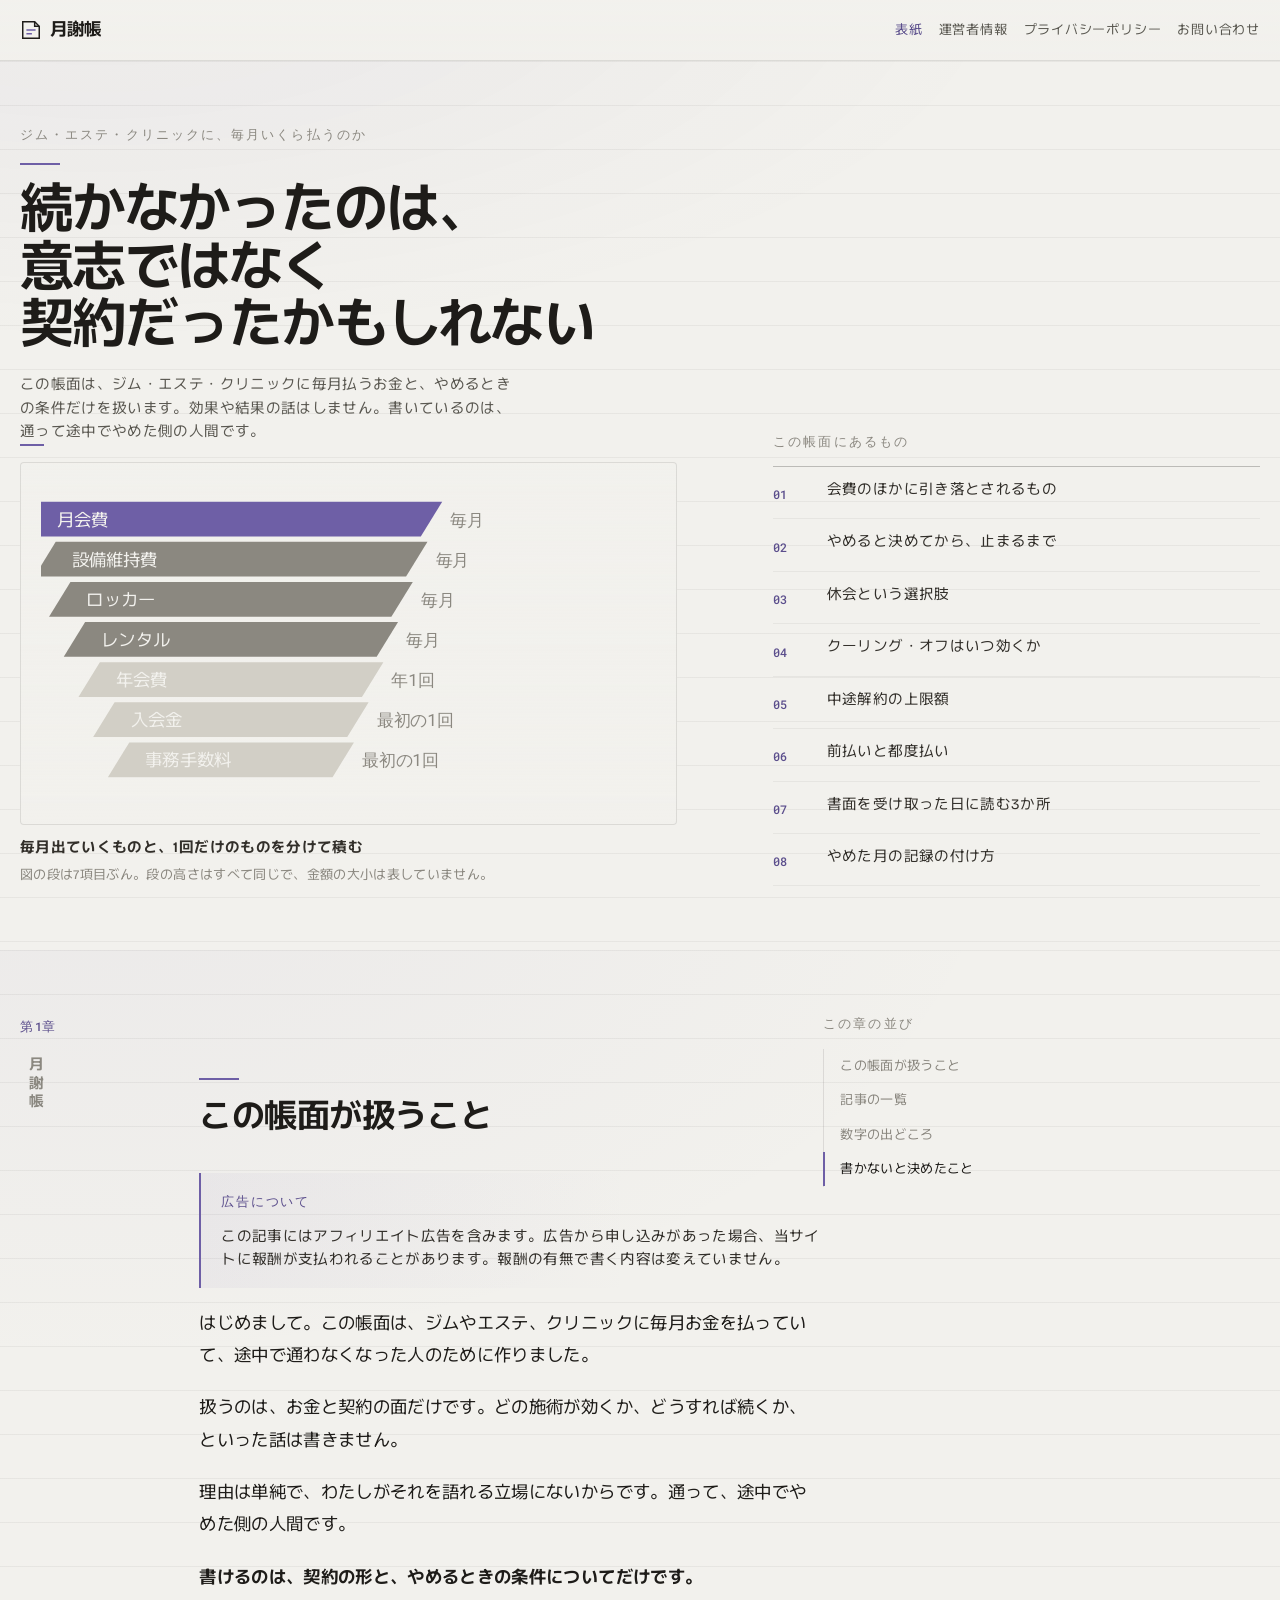
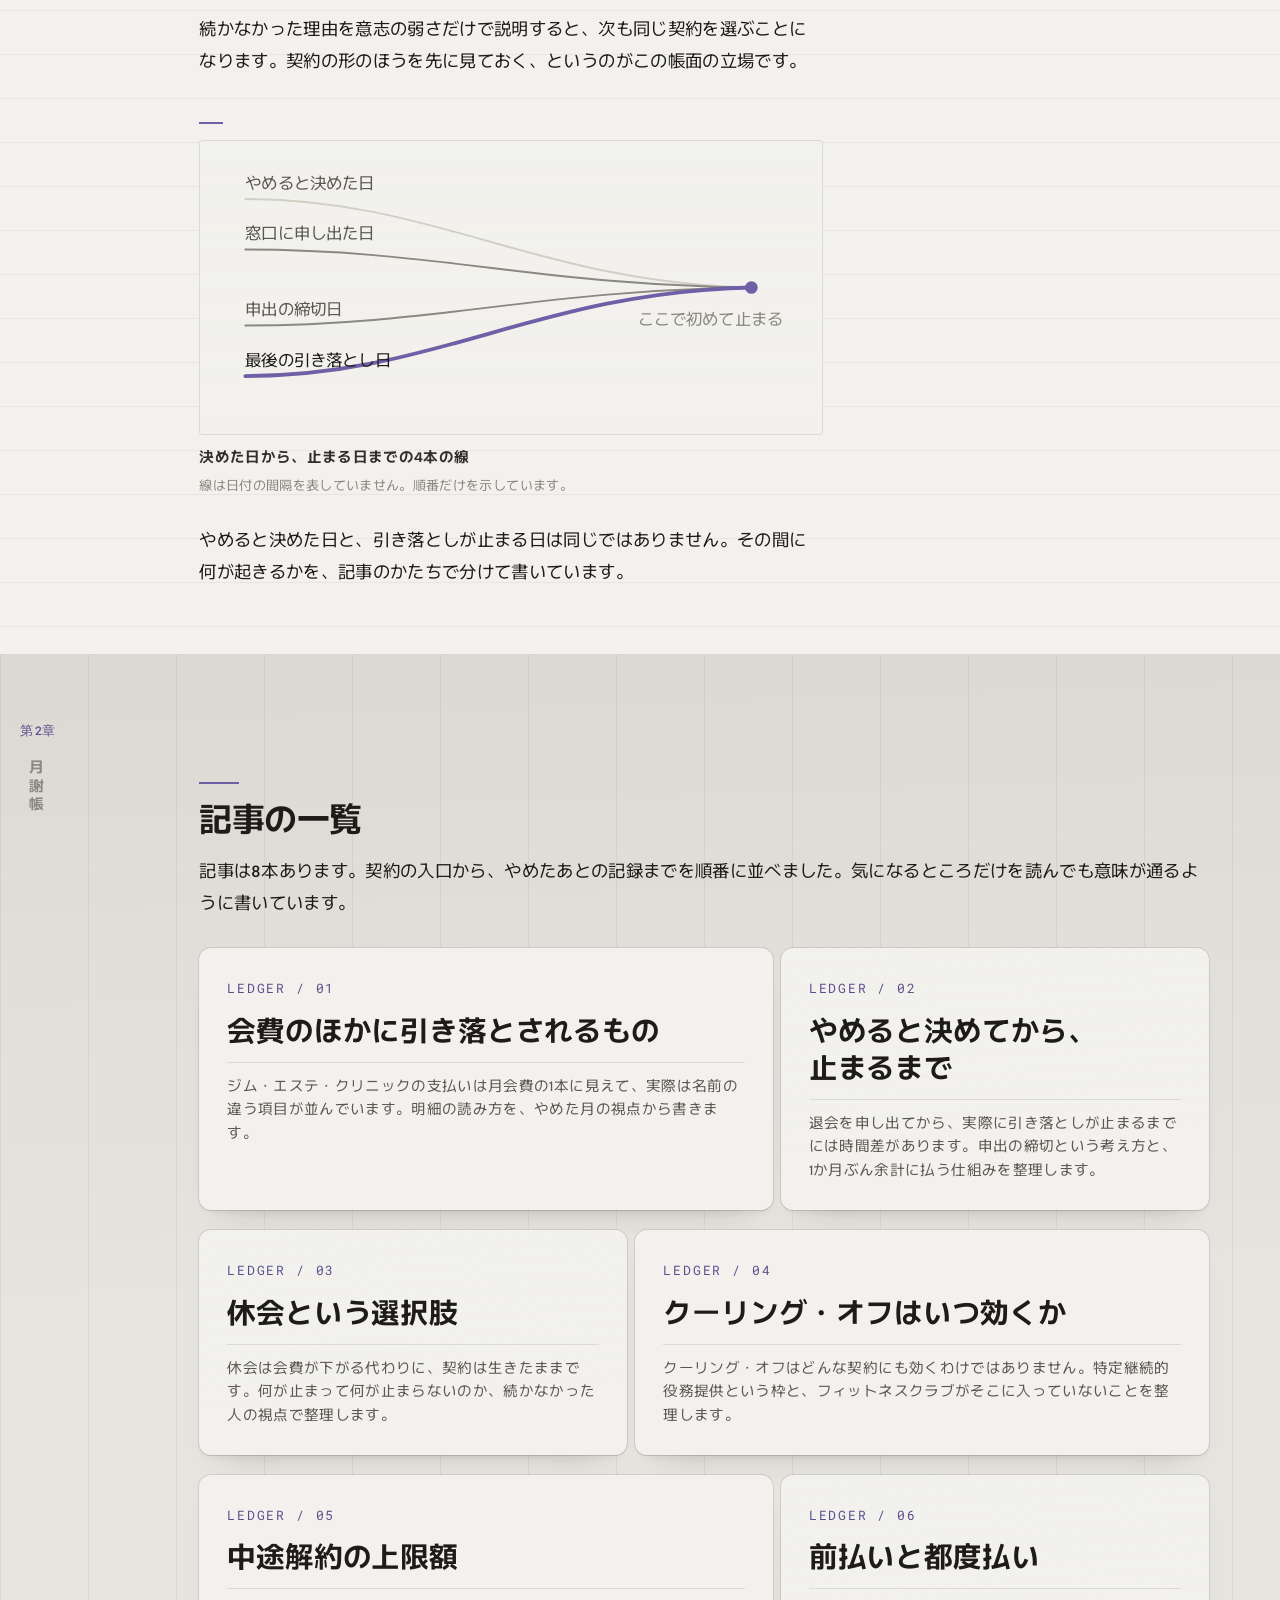
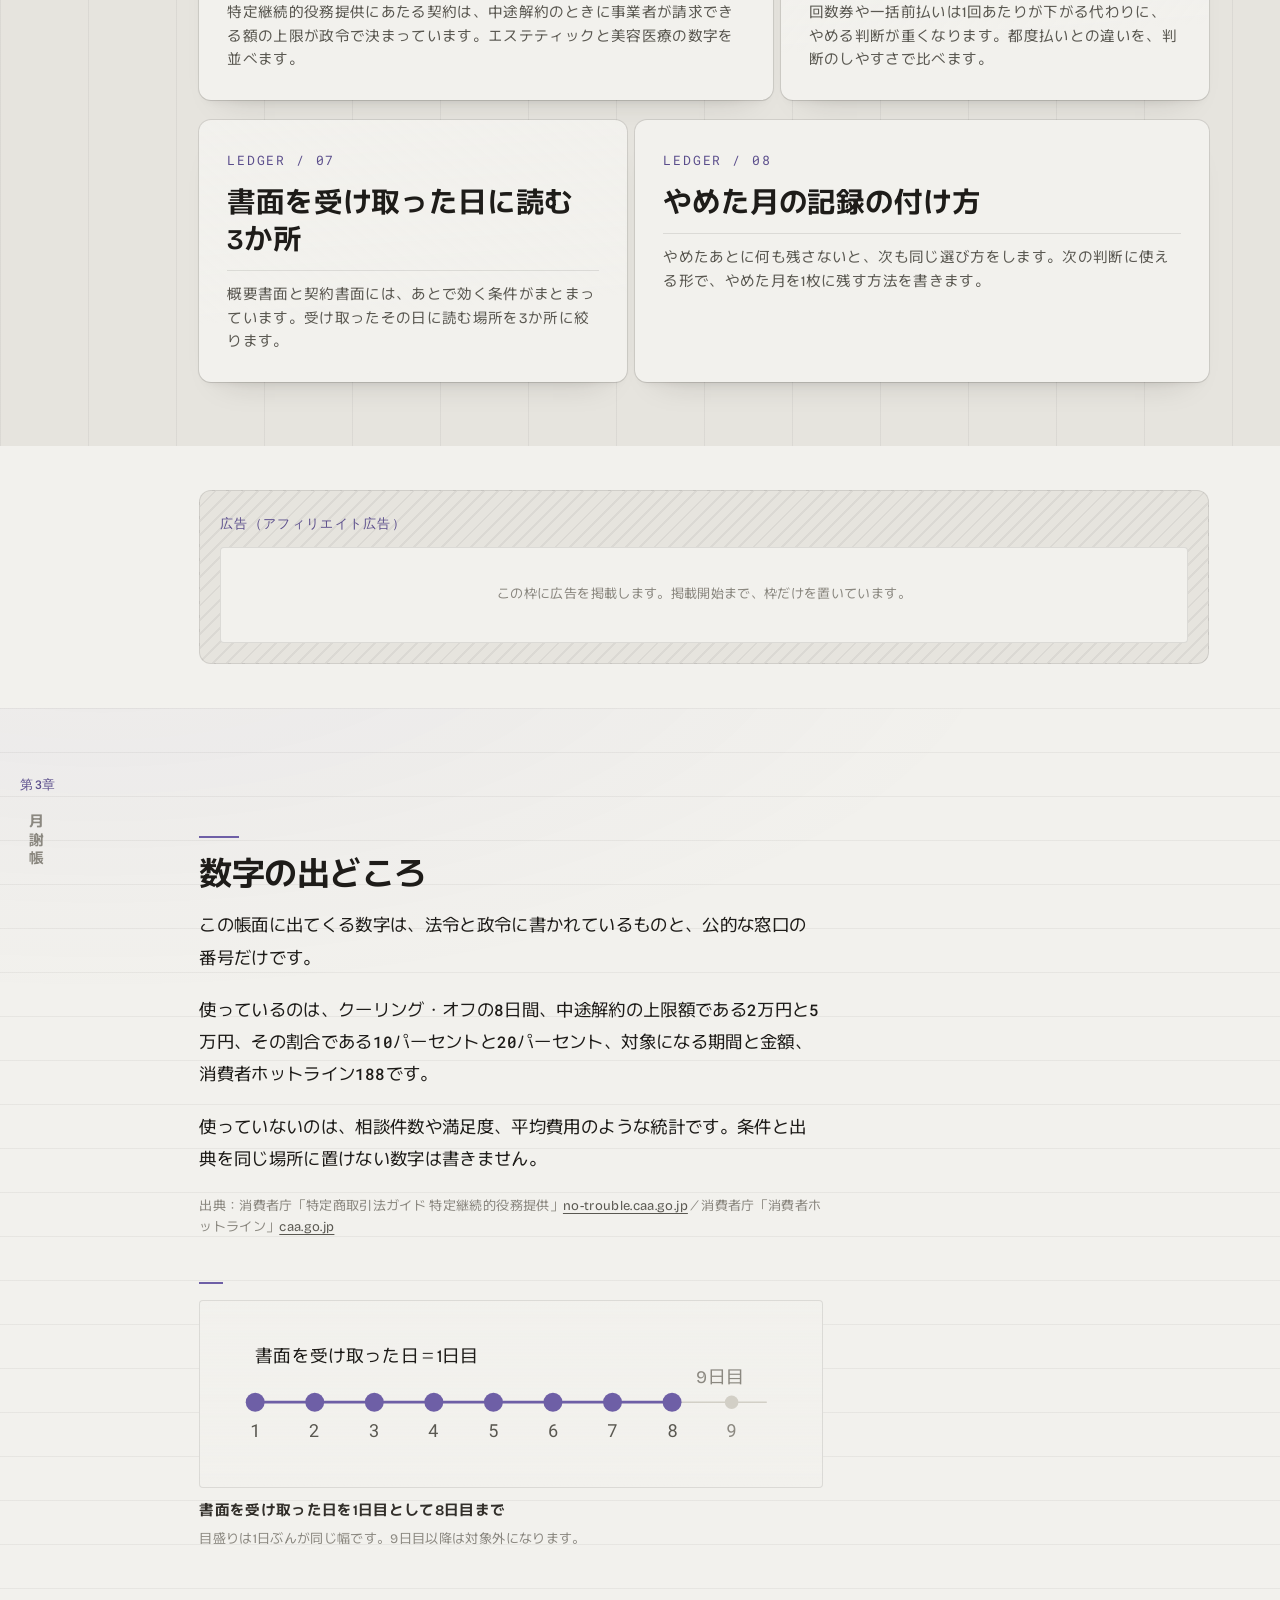
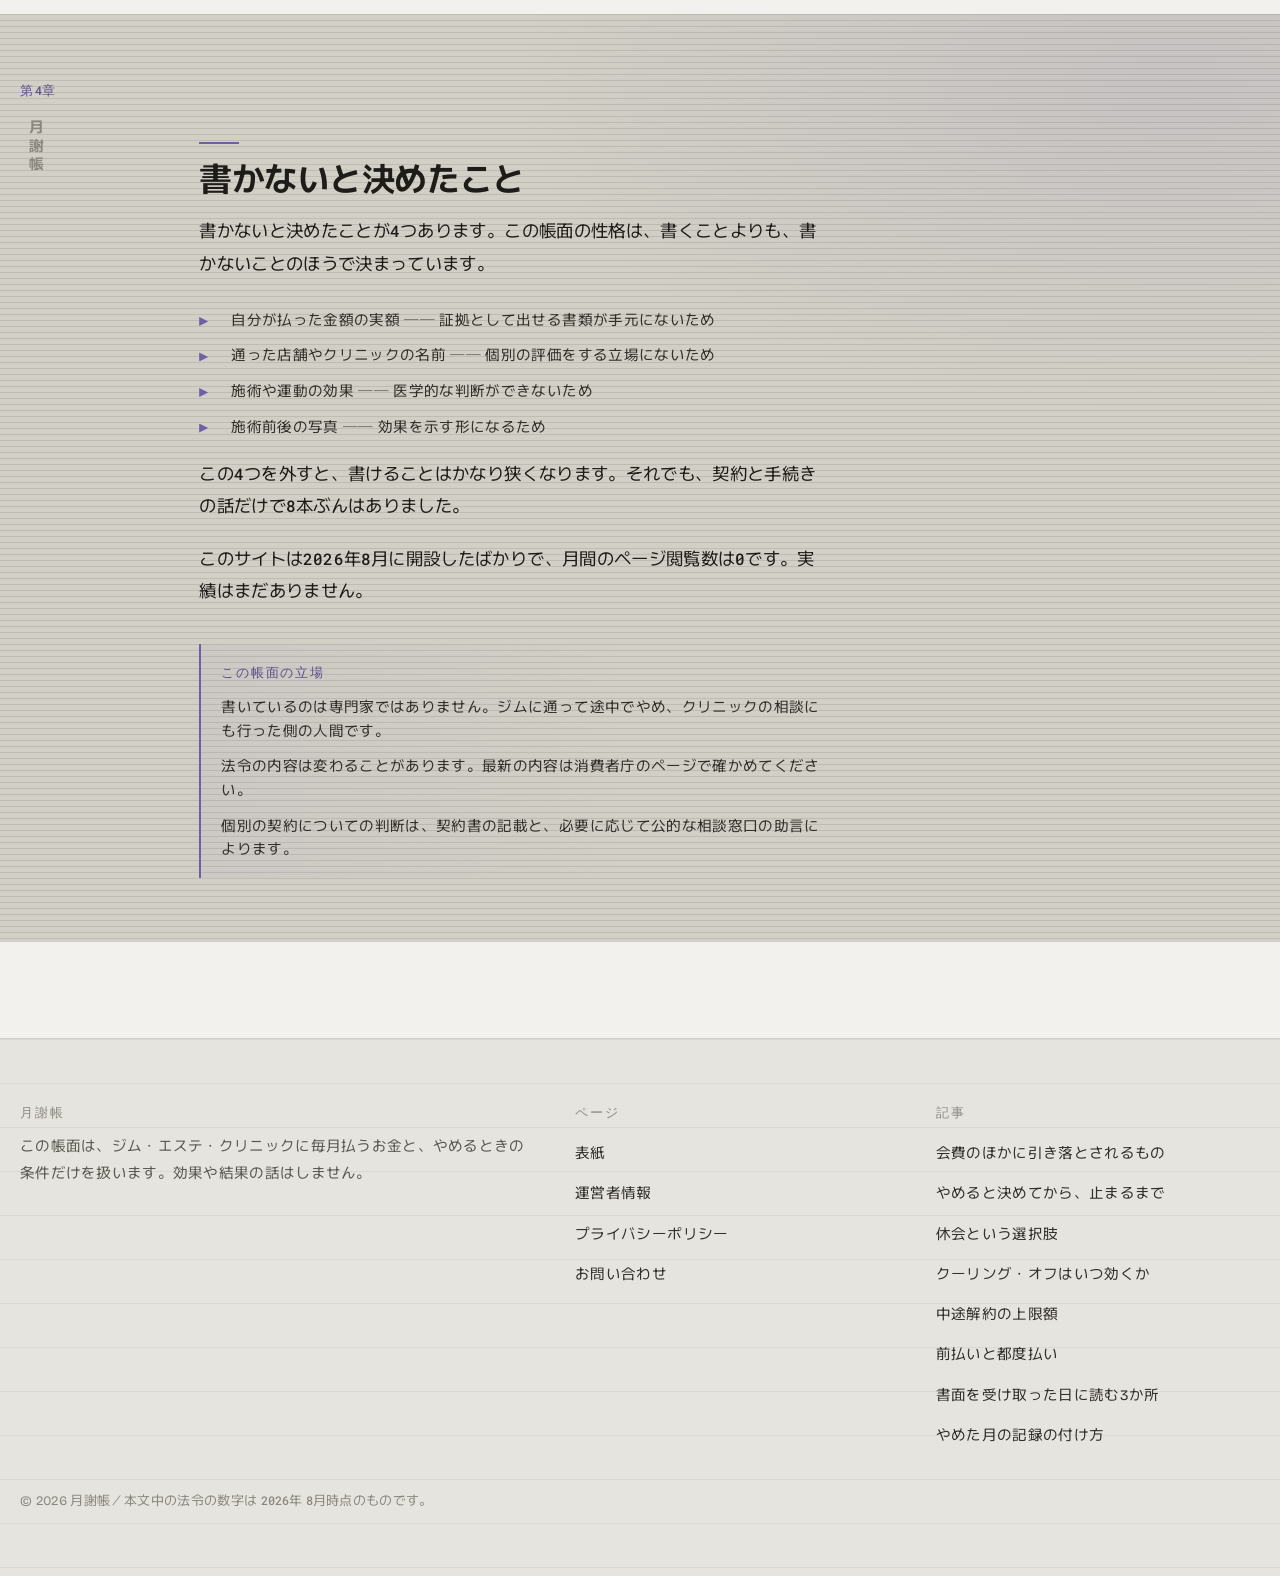
==== index.html @ de185315 "からだ月謝帳 初回公開" ====
<!doctype html>
<html lang="ja">
<head>
<meta charset="utf-8">
<meta name="viewport" content="width=device-width,initial-scale=1">
<title>月謝帳｜ジム・エステ・クリニックに、毎月いくら払うのか</title>
<meta name="description" content="ジム・エステ・クリニックに毎月払うお金と、やめるときの条件だけを扱う帳面です。通って途中でやめた側の立場で、契約の形と手続きを書いています。">
<link rel="icon" href="assets/favicon.svg" type="image/svg+xml">
<meta name="theme-color" content="#F2F1ED" media="(prefers-color-scheme:light)">
<meta name="theme-color" content="#1A1917" media="(prefers-color-scheme:dark)">
<meta property="og:type" content="website">
<meta property="og:locale" content="ja_JP">
<meta property="og:title" content="月謝帳｜ジム・エステ・クリニックに、毎月いくら払うのか">
<meta property="og:description" content="ジム・エステ・クリニックに毎月払うお金と、やめるときの条件だけを扱う帳面です。通って途中でやめた側の立場で、契約の形と手続きを書いています。">
<link rel="preconnect" href="https://fonts.googleapis.com"><link rel="preconnect" href="https://fonts.gstatic.com" crossorigin><link rel="stylesheet" href="https://fonts.googleapis.com/css2?family=Bricolage+Grotesque:opsz,wdth,wght@12..96,75..100,400..700&family=Murecho:wght@300..700&family=Roboto+Mono:wght@400;500&display=swap">
<link rel="stylesheet" href="assets/style.css">
<script>document.documentElement.classList.add("js")</script>
<script src="assets/app.js" defer></script>
</head>
<body>
<a class="skip" href="#main">本文へ移動</a>
<header class="head"><div class="shell head__in"><a class="brand" href="index.html"><svg class="brand__mark" viewBox="0 0 24 24" aria-hidden="true"><path d="M3 3h13l5 5v13H3z" fill="none" stroke="currentColor" stroke-width="1.6"/><path d="M16 3v5h5" fill="none" stroke="currentColor" stroke-width="1.6"/><path d="M7 12h10M7 16h6" stroke="var(--acc)" stroke-width="1.6"/></svg><span>月謝帳</span></a><nav class="nav" aria-label="このサイトの主な行き先"><a href="index.html" aria-current="page">表紙</a><a href="about.html">運営者情報</a><a href="privacy.html">プライバシーポリシー</a><a href="contact.html">お問い合わせ</a></nav></div></header>
<main id="main"><section class="band band--face1 fv"><div class="shell"><div class="fv__wrap"><div><p class="label">ジム・エステ・クリニックに、毎月いくら払うのか</p><h1 class="t-display rv" style="margin-top:20px"><span class="ph">続かなかったのは、</span><span class="ph">意志では</span><span class="ph">なく</span><span class="ph">契約だったかも</span><span class="ph">しれない</span></h1><p class="fv__sub">この帳面は、ジム・エステ・クリニックに毎月払うお金と、やめるときの条件だけを扱います。効果や結果の話はしません。書いているのは、通って途中でやめた側の人間です。</p><figure class="fig fv__figure rv"><div class="fig__box"><svg viewBox="0 0 460 240" role="img" aria-label="毎月と1回だけの支払いが7段に積み重なっている図"><g transform="translate(0,14)"><path d="M0 0 h300 l-16 26 h-300 z" fill="var(--acc)" opacity="1"/><text class="s-t-jp" x="12" y="18" fill="var(--face-1)">月会費</text><text class="s-t" x="306" y="18" fill="var(--n-40)">毎月</text></g><g transform="translate(11,44)"><path d="M0 0 h278 l-16 26 h-278 z" fill="var(--n-40)" opacity="1"/><text class="s-t-jp" x="12" y="18" fill="var(--face-1)">設備維持費</text><text class="s-t" x="284" y="18" fill="var(--n-40)">毎月</text></g><g transform="translate(22,74)"><path d="M0 0 h256 l-16 26 h-256 z" fill="var(--n-40)" opacity="1"/><text class="s-t-jp" x="12" y="18" fill="var(--face-1)">ロッカー</text><text class="s-t" x="262" y="18" fill="var(--n-40)">毎月</text></g><g transform="translate(33,104)"><path d="M0 0 h234 l-16 26 h-234 z" fill="var(--n-40)" opacity="1"/><text class="s-t-jp" x="12" y="18" fill="var(--face-1)">レンタル</text><text class="s-t" x="240" y="18" fill="var(--n-40)">毎月</text></g><g transform="translate(44,134)"><path d="M0 0 h212 l-16 26 h-212 z" fill="var(--n-20)" opacity="1"/><text class="s-t-jp" x="12" y="18" fill="var(--face-1)">年会費</text><text class="s-t" x="218" y="18" fill="var(--n-40)">年1回</text></g><g transform="translate(55,164)"><path d="M0 0 h190 l-16 26 h-190 z" fill="var(--n-20)" opacity="1"/><text class="s-t-jp" x="12" y="18" fill="var(--face-1)">入会金</text><text class="s-t" x="196" y="18" fill="var(--n-40)">最初の1回</text></g><g transform="translate(66,194)"><path d="M0 0 h168 l-16 26 h-168 z" fill="var(--n-20)" opacity="1"/><text class="s-t-jp" x="12" y="18" fill="var(--face-1)">事務手数料</text><text class="s-t" x="174" y="18" fill="var(--n-40)">最初の1回</text></g></svg></div><figcaption class="fig__cap">毎月出ていくものと、1回だけのものを分けて積む</figcaption><p class="fig__note">図の段は7項目ぶん。段の高さはすべて同じで、金額の大小は表していません。</p></figure></div><div><p class="label">この帳面にあるもの</p><nav class="idx" aria-label="記事の索引" style="margin-top:16px"><a class="idx__row" href="a-uchiwake.html"><span class="idx__n"><span class="num">01</span></span><span class="idx__t">会費のほかに引き落とされるもの</span></a><a class="idx__row" href="a-taikai.html"><span class="idx__n"><span class="num">02</span></span><span class="idx__t">やめると決めてから、止まるまで</span></a><a class="idx__row" href="a-kyukai.html"><span class="idx__n"><span class="num">03</span></span><span class="idx__t">休会という選択肢</span></a><a class="idx__row" href="a-cooloff.html"><span class="idx__n"><span class="num">04</span></span><span class="idx__t">クーリング・オフはいつ効くか</span></a><a class="idx__row" href="a-chuto.html"><span class="idx__n"><span class="num">05</span></span><span class="idx__t">中途解約の上限額</span></a><a class="idx__row" href="a-maebarai.html"><span class="idx__n"><span class="num">06</span></span><span class="idx__t">前払いと都度払い</span></a><a class="idx__row" href="a-shomen.html"><span class="idx__n"><span class="num">07</span></span><span class="idx__t">書面を受け取った日に読む3か所</span></a><a class="idx__row" href="a-kiroku.html"><span class="idx__n"><span class="num">08</span></span><span class="idx__t">やめた月の記録の付け方</span></a></nav></div></div></div></section><section class="band band--face1" id="s1"><div class="shell"><div class="band__grid"><div class="col-lab"><span class="lab__n">第<span class="num">1</span>章</span><p class="rail__vert" aria-hidden="true">月謝帳</p></div><div class="stack"><h2 class="t-h2 rv"><span class="ph">この</span><span class="ph">帳面が</span><span class="ph">扱うこと</span></h2><div class="notes"><p class="notes__t">広告について</p><p class="note">この記事にはアフィリエイト広告を含みます。広告から申し込みがあった場合、当サイトに報酬が支払われることがあります。報酬の有無で書く内容は変えていません。</p></div><p class="t-body">はじめまして。この帳面は、ジムやエステ、クリニックに毎月お金を払っていて、途中で通わなくなった人のために作りました。</p>
<p class="t-body">扱うのは、お金と契約の面だけです。どの施術が効くか、どうすれば続くか、といった話は書きません。</p>
<p class="t-body">理由は単純で、わたしがそれを語れる立場にないからです。通って、途中でやめた側の人間です。</p>
<p class="t-body lead-line">書けるのは、契約の形と、やめるときの条件についてだけです。</p>
<p class="t-body">続かなかった理由を意志の弱さだけで説明すると、次も同じ契約を選ぶことになります。契約の形のほうを先に見ておく、というのがこの帳面の立場です。</p>
<figure class="fig rv"><div class="fig__box"><div class="fig__scroll"><svg viewBox="0 0 460 200" role="img" aria-label="やめると決めた日から手続き、締切、最後の引き落としまでの4本の線が1点に集まる図"><g stroke-linecap="round"><path d="M20 30 C170 30 250 96 420 100" fill="none" stroke="var(--n-20)" stroke-width="1.5"/><path d="M20 70 C170 70 250 98 420 100" fill="none" stroke="var(--n-40)" stroke-width="1.5"/><path d="M20 130 C170 130 250 102 420 100" fill="none" stroke="var(--n-40)" stroke-width="1.5"/><path d="M20 170 C170 170 250 104 420 100" fill="none" stroke="var(--acc)" stroke-width="3"/></g><circle cx="420" cy="100" r="5" fill="var(--acc)"/><text class="s-t-jp" x="20" y="22" fill="var(--n-60)">やめると決めた日</text><text class="s-t-jp" x="20" y="62" fill="var(--n-60)">窓口に申し出た日</text><text class="s-t-jp" x="20" y="122" fill="var(--n-60)">申出の締切日</text><text class="s-t-jp" x="20" y="162" fill="var(--n-95)">最後の引き落とし日</text><text class="s-t-jp" x="330" y="130" fill="var(--n-40)">ここで初めて止まる</text></svg></div></div><figcaption class="fig__cap">決めた日から、止まる日までの4本の線</figcaption><p class="fig__note">線は日付の間隔を表していません。順番だけを示しています。</p></figure>
<p class="t-body">やめると決めた日と、引き落としが止まる日は同じではありません。その間に何が起きるかを、記事のかたちで分けて書いています。</p></div><div class="col-side"><p class="label">この章の並び</p><nav class="rail__list" aria-label="ページ内の目次"><span class="rail__mark" aria-hidden="true"></span><a class="rail__item" href="#s1">この帳面が扱うこと</a><a class="rail__item" href="#s2">記事の一覧</a><a class="rail__item" href="#s3">数字の出どころ</a><a class="rail__item" href="#s4">書かないと決めたこと</a></nav></div></div></div></section><section class="band band--face2" id="s2"><div class="shell"><div class="band__grid band__grid--wide"><div class="col-lab"><span class="lab__n">第<span class="num">2</span>章</span><p class="rail__vert" aria-hidden="true">月謝帳</p></div><div class="stack"><h2 class="t-h2 rv"><span class="ph">記事の</span><span class="ph">一覧</span></h2><p class="t-body">記事は<span class="num">8</span>本あります。契約の入口から、やめたあとの記録までを順番に並べました。気になるところだけを読んでも意味が通るように書いています。</p><div class="cards" style="margin-top:28px"><a class="card" href="a-uchiwake.html"><span class="card__k">LEDGER / 01</span><span class="card__t"><span class="ph">会費の</span><span class="ph">ほかに</span><span class="ph">引き落とされるもの</span></span><span class="card__d">ジム・エステ・クリニックの支払いは月会費の1本に見えて、実際は名前の違う項目が並んでいます。明細の読み方を、やめた月の視点から書きます。</span></a><a class="card" href="a-taikai.html"><span class="card__k">LEDGER / 02</span><span class="card__t"><span class="ph">やめると</span><span class="ph">決めてから、</span><span class="ph">止まるまで</span></span><span class="card__d">退会を申し出てから、実際に引き落としが止まるまでには時間差があります。申出の締切という考え方と、1か月ぶん余計に払う仕組みを整理します。</span></a><a class="card" href="a-kyukai.html"><span class="card__k">LEDGER / 03</span><span class="card__t"><span class="ph">休会という</span><span class="ph">選択肢</span></span><span class="card__d">休会は会費が下がる代わりに、契約は生きたままです。何が止まって何が止まらないのか、続かなかった人の視点で整理します。</span></a><a class="card" href="a-cooloff.html"><span class="card__k">LEDGER / 04</span><span class="card__t"><span class="ph">クーリング・オフは</span><span class="ph">いつ</span><span class="ph">効くか</span></span><span class="card__d">クーリング・オフはどんな契約にも効くわけではありません。特定継続的役務提供という枠と、フィットネスクラブがそこに入っていないことを整理します。</span></a><a class="card" href="a-chuto.html"><span class="card__k">LEDGER / 05</span><span class="card__t"><span class="ph">中途解約の</span><span class="ph">上限額</span></span><span class="card__d">特定継続的役務提供にあたる契約は、中途解約のときに事業者が請求できる額の上限が政令で決まっています。エステティックと美容医療の数字を並べます。</span></a><a class="card" href="a-maebarai.html"><span class="card__k">LEDGER / 06</span><span class="card__t"><span class="ph">前払いと</span><span class="ph">都度</span><span class="ph">払い</span></span><span class="card__d">回数券や一括前払いは1回あたりが下がる代わりに、やめる判断が重くなります。都度払いとの違いを、判断のしやすさで比べます。</span></a><a class="card" href="a-shomen.html"><span class="card__k">LEDGER / 07</span><span class="card__t"><span class="ph">書面を</span><span class="ph">受け取った日に</span><span class="ph">読む</span><span class="ph">3か所</span></span><span class="card__d">概要書面と契約書面には、あとで効く条件がまとまっています。受け取ったその日に読む場所を3か所に絞ります。</span></a><a class="card" href="a-kiroku.html"><span class="card__k">LEDGER / 08</span><span class="card__t"><span class="ph">やめた</span><span class="ph">月の</span><span class="ph">記録の</span><span class="ph">付け方</span></span><span class="card__d">やめたあとに何も残さないと、次も同じ選び方をします。次の判断に使える形で、やめた月を1枚に残す方法を書きます。</span></a></div></div><div class="col-side"></div></div></div></section><div class="shell"><div class="band__grid band__grid--wide"><div></div><div><aside class="ad-slot" aria-label="広告"><p class="ad-slot__d">広告（アフィリエイト広告）</p><div class="ad-slot__box">この枠に広告を掲載します。掲載開始まで、枠だけを置いています。</div></aside></div><div></div></div></div><section class="band band--face1" id="s3"><div class="shell"><div class="band__grid"><div class="col-lab"><span class="lab__n">第<span class="num">3</span>章</span><p class="rail__vert" aria-hidden="true">月謝帳</p></div><div class="stack"><h2 class="t-h2 rv"><span class="ph">数字の</span><span class="ph">出どころ</span></h2><p class="t-body">この帳面に出てくる数字は、法令と政令に書かれているものと、公的な窓口の番号だけです。</p>
<p class="t-body">使っているのは、クーリング・オフの<span class="num">8</span>日間、中途解約の上限額である<span class="num">2</span>万円と<span class="num">5</span>万円、その割合である<span class="num">10</span>パーセントと<span class="num">20</span>パーセント、対象になる期間と金額、消費者ホットライン<span class="num">188</span>です。</p>
<p class="t-body">使っていないのは、相談件数や満足度、平均費用のような統計です。条件と出典を同じ場所に置けない数字は書きません。</p>
<p class="src">出典：消費者庁「特定商取引法ガイド 特定継続的役務提供」<a href="https://www.no-trouble.caa.go.jp/what/continuousservices/">no-trouble.caa.go.jp</a>／消費者庁「消費者ホットライン」<a href="https://www.caa.go.jp/policies/policy/local_cooperation/local_consumer_administration/hotline/">caa.go.jp</a></p>
<figure class="fig rv"><div class="fig__box"><div class="fig__scroll"><svg viewBox="0 0 430 108" role="img" aria-label="書面を受け取った日を1日目として8日目までがクーリング・オフの期間であることを示す図"><line x1="26" y1="60" x2="334" y2="60" stroke="var(--acc)" stroke-width="2"/><line x1="334" y1="60" x2="404" y2="60" stroke="var(--n-20)" stroke-width="1"/><text class="s-t-jp" x="26" y="30" fill="var(--n-95)">書面を受け取った日＝1日目</text><text class="s-t-jp" x="352" y="46" fill="var(--n-40)">9日目</text><circle cx="26" cy="60" r="7" fill="var(--acc)"/><text class="s-t" x="26" y="86" fill="var(--n-60)" text-anchor="middle">1</text><circle cx="70" cy="60" r="7" fill="var(--acc)"/><text class="s-t" x="70" y="86" fill="var(--n-60)" text-anchor="middle">2</text><circle cx="114" cy="60" r="7" fill="var(--acc)"/><text class="s-t" x="114" y="86" fill="var(--n-60)" text-anchor="middle">3</text><circle cx="158" cy="60" r="7" fill="var(--acc)"/><text class="s-t" x="158" y="86" fill="var(--n-60)" text-anchor="middle">4</text><circle cx="202" cy="60" r="7" fill="var(--acc)"/><text class="s-t" x="202" y="86" fill="var(--n-60)" text-anchor="middle">5</text><circle cx="246" cy="60" r="7" fill="var(--acc)"/><text class="s-t" x="246" y="86" fill="var(--n-60)" text-anchor="middle">6</text><circle cx="290" cy="60" r="7" fill="var(--acc)"/><text class="s-t" x="290" y="86" fill="var(--n-60)" text-anchor="middle">7</text><circle cx="334" cy="60" r="7" fill="var(--acc)"/><text class="s-t" x="334" y="86" fill="var(--n-60)" text-anchor="middle">8</text><circle cx="378" cy="60" r="5" fill="var(--n-20)"/><text class="s-t" x="378" y="86" fill="var(--n-40)" text-anchor="middle">9</text></svg></div></div><figcaption class="fig__cap">書面を受け取った日を1日目として8日目まで</figcaption><p class="fig__note">目盛りは1日ぶんが同じ幅です。9日目以降は対象外になります。</p></figure></div><div class="col-side"></div></div></div></section><section class="band band--face3" id="s4"><div class="shell"><div class="band__grid"><div class="col-lab"><span class="lab__n">第<span class="num">4</span>章</span><p class="rail__vert" aria-hidden="true">月謝帳</p></div><div class="stack"><h2 class="t-h2 rv"><span class="ph">書かないと</span><span class="ph">決めたこと</span></h2><p class="t-body">書かないと決めたことが<span class="num">4</span>つあります。この帳面の性格は、書くことよりも、書かないことのほうで決まっています。</p>
<ul class="cl"><li class="cl__item"><span>自分が払った金額の実額 ── 証拠として出せる書類が手元にないため</span></li><li class="cl__item"><span>通った店舗やクリニックの名前 ── 個別の評価をする立場にないため</span></li><li class="cl__item"><span>施術や運動の効果 ── 医学的な判断ができないため</span></li><li class="cl__item"><span>施術前後の写真 ── 効果を示す形になるため</span></li></ul>
<p class="t-body">この<span class="num">4</span>つを外すと、書けることはかなり狭くなります。それでも、契約と手続きの話だけで<span class="num">8</span>本ぶんはありました。</p>
<p class="t-body">このサイトは<span class="num">2026</span>年<span class="num">8</span>月に開設したばかりで、月間のページ閲覧数は<span class="num">0</span>です。実績はまだありません。</p>
<div class="notes"><p class="notes__t">この帳面の立場</p><p class="note">書いているのは専門家ではありません。ジムに通って途中でやめ、クリニックの相談にも行った側の人間です。</p><p class="note">法令の内容は変わることがあります。最新の内容は消費者庁のページで確かめてください。</p><p class="note">個別の契約についての判断は、契約書の記載と、必要に応じて公的な相談窓口の助言によります。</p></div></div><div class="col-side"></div></div></div></section></main>
<footer class="foot"><div class="shell"><div class="foot__grid"><div><p class="label">月謝帳</p><p class="t-body" style="margin-top:12px;font-size:var(--fs-small);color:var(--ink-3)">この帳面は、ジム・エステ・クリニックに毎月払うお金と、やめるときの条件だけを扱います。効果や結果の話はしません。</p></div><div><p class="label">ページ</p><ul style="margin-top:12px"><li class="foot__li"><a href="index.html">表紙</a></li><li class="foot__li"><a href="about.html">運営者情報</a></li><li class="foot__li"><a href="privacy.html">プライバシーポリシー</a></li><li class="foot__li"><a href="contact.html">お問い合わせ</a></li></ul></div><div><p class="label">記事</p><ul style="margin-top:12px"><li class="foot__li"><a href="a-uchiwake.html">会費のほかに引き落とされるもの</a></li><li class="foot__li"><a href="a-taikai.html">やめると決めてから、止まるまで</a></li><li class="foot__li"><a href="a-kyukai.html">休会という選択肢</a></li><li class="foot__li"><a href="a-cooloff.html">クーリング・オフはいつ効くか</a></li><li class="foot__li"><a href="a-chuto.html">中途解約の上限額</a></li><li class="foot__li"><a href="a-maebarai.html">前払いと都度払い</a></li><li class="foot__li"><a href="a-shomen.html">書面を受け取った日に読む3か所</a></li><li class="foot__li"><a href="a-kiroku.html">やめた月の記録の付け方</a></li></ul></div></div><p class="src" style="margin-top:36px">© 2026 月謝帳／本文中の法令の数字は <span class="num">2026</span>年 <span class="num">8</span>月時点のものです。</p></div></footer>
</body>
</html>
---- assets/style.css ----
@charset "utf-8";
/* ============================================================================
   月謝帳 ── ジム・エステ・クリニックに毎月いくら払うのか
   ----------------------------------------------------------------------------
   引いたカード（既出台帳）
     ①配色 C-6 紙面＋藤（色相 253。塗り面積は画素で実測して10%未満）
     ②書体 F-2 Bricolage Grotesque（opsz 12-96 / wdth 75-100）× Murecho × Roboto Mono
     ③レイアウト L-2 28カラムグリッド（外枠は 15vw / 624px / 1fr の非対称3列）
     ④動きの語彙 3種
        M-13 目盛りが右へ伸びる  transform:scaleX(0→1) origin:left
        M-14 段が開いて畳まれる  grid-template-rows:0fr→1fr（操作起点）
        M-15 現在地の柱が移る    柱の塗りを translateY で移動
        ※不透明度だけの変化は語彙に数えない（P-12）
     ⑤図解 G-3 幾何学的な抽象イラスト  ⑥FV V-7 帳面の見開き型
   イージング 2本 ／ 影は4段＋輪郭で、押せる要素にだけ付ける
   ========================================================================== */

/* ── 1. トークン ─────────────────────────────────────────── */
:root{
  /* 無彩色の階段 7段（暗部を細かく）。純黒・純白は1つも無い */
  --n-05:#F2F1ED; --n-10:#E6E4DE; --n-20:#D2CFC6;
  --n-40:#8B8880; --n-60:#5A5851; --n-80:#322F2A; --n-95:#1E1C19;
  /* 彩度のある色は藤の1色相だけ */
  --a-60:#6E5FA6; --a-70:#5B4E8C; --a-30:#DBD7E6;

  --ink-rgb:33 31 27;
  --acc-rgb:110 95 166;
  --pap-rgb:242 241 237;

  /* 透明度は5段だけ。生の数値はここにしか出てこない */
  --o-1:.055; --o-2:.11; --o-3:.26; --o-4:.5; --o-5:.74;
  --o-hide:0;

  --line-1:rgb(var(--ink-rgb) / var(--o-1));
  --line-2:rgb(var(--ink-rgb) / var(--o-2));
  --line-3:rgb(var(--ink-rgb) / var(--o-3));
  --acc-1:rgb(var(--acc-rgb) / var(--o-1));
  --acc-2:rgb(var(--acc-rgb) / var(--o-2));
  --acc-3:rgb(var(--acc-rgb) / var(--o-3));

  --face-1:var(--n-05); --face-2:var(--n-10); --face-3:var(--n-20);
  --ink:var(--n-95); --ink-2:var(--n-80); --ink-3:var(--n-60); --ink-4:var(--n-40);
  --acc:var(--a-60); --acc-deep:var(--a-70); --acc-pale:var(--a-30);

  /* 操作できる要素の色は、ブランド色とは別の名前空間に置く（P-19） */
  --form-face:#EDEBE4; --form-face-hi:#E3E0D6;
  --form-ink:#26241F; --form-edge:rgb(var(--ink-rgb) / var(--o-3));
  --form-mark:#5B4E8C; --form-ring:rgb(var(--acc-rgb) / var(--o-4));

  /* 書体：欧文 → 和文 → 総称 の順（P-04） */
  --f-disp:'Bricolage Grotesque','Murecho','Hiragino Sans','Yu Gothic',sans-serif;
  --f-text:'Bricolage Grotesque','Murecho','Hiragino Sans','Yu Gothic',sans-serif;
  --f-num:'Roboto Mono','Bricolage Grotesque',ui-monospace,monospace;

  /* 文字：見出しは最小:最大＝1:1.5 で統一（P-09）。隣り合う段の比率は1.125 */
  --fs-display:clamp(2.25rem,1.74rem + 2.16vw,3.375rem);  /* 36 → 54 */
  --fs-h1:clamp(1.6875rem,1.31rem + 1.62vw,2.53125rem);  /* 27 → 40.5 */
  --fs-h2:clamp(1.375rem,1.06rem + 1.32vw,2.0625rem);    /* 22 → 33 */
  --fs-h3:clamp(1.1875rem,0.92rem + 1.14vw,1.78125rem);  /* 19 → 28.5 */
  --fs-lede:clamp(1.125rem,0.99rem + 0.58vw,1.6875rem);  /* 18 → 27 */
  --fs-body:clamp(1rem,0.965rem + 0.15vw,1.125rem);      /* 16 → 18 */
  --fs-small:clamp(0.875rem,0.86rem + 0.06vw,0.9375rem); /* 14 → 15 */
  --fs-label:0.8125rem;                                  /* 13 */

  /* 行間は4段（R-05 の二極化）*/
  --lh-display:1.06; --lh-head:1.22; --lh-ui:1.42; --lh-list:1.62; --lh-read:1.86;

  /* 余白は4px刻み */
  --sp-1:4px; --sp-2:8px; --sp-3:12px; --sp-4:16px; --sp-5:20px;
  --sp-6:28px; --sp-7:36px; --sp-8:44px; --sp-9:64px; --sp-10:96px;

  --col:624px;                 /* 本文カラムの上限（見本の1440px時の実測値） */
  --r-1:4px; --r-2:12px;       /* 角丸は2段だけ */

  /* イージングは2本。既定の ease は1回も使わない（R-04） */
  --e-out:cubic-bezier(.16,.74,.22,1);
  --e-both:cubic-bezier(.58,.03,.24,1);
  --t-color:.18s; --t-move:.34s; --t-face:.62s; --t-rv:.22s;

  /* 影は4段＋輪郭。押せる要素にだけ使う（P-13 / A-06） */
  --sh-rest:
    0 0 0 1px rgb(var(--ink-rgb) / var(--o-2)),
    0 1px 1px rgb(var(--ink-rgb) / var(--o-1)),
    0 6px 12px -8px rgb(var(--ink-rgb) / var(--o-2)),
    0 20px 32px -26px rgb(var(--ink-rgb) / var(--o-3));
  --sh-lift:
    0 0 0 1px rgb(var(--acc-rgb) / var(--o-3)),
    0 2px 3px rgb(var(--ink-rgb) / var(--o-1)),
    0 12px 20px -12px rgb(var(--ink-rgb) / var(--o-2)),
    0 34px 46px -32px rgb(var(--ink-rgb) / var(--o-3));

  --stable-lvh:1vh;            /* JSが実測値に置き換える（P-14 / R-09） */
  color-scheme:light dark;
}

@media (prefers-color-scheme:dark){
  :root{
    --n-05:#1A1917; --n-10:#232220; --n-20:#2E2C29;
    --n-40:#6F6C65; --n-60:#9A968D; --n-80:#CFCBC1; --n-95:#E9E6DE;
    --a-60:#A99BD8; --a-70:#C0B5E4; --a-30:#3A3350;
    --ink-rgb:233 230 222;
    --acc-rgb:169 155 216;
    --pap-rgb:26 25 23;
    --o-1:.07; --o-2:.14; --o-3:.3; --o-4:.54; --o-5:.78;
    --form-face:#2A2825; --form-face-hi:#343128;
    --form-ink:#E9E6DE; --form-mark:#C0B5E4;
  }
}

/* ── 2. 下地 ─────────────────────────────────────────────── */
*,*::before,*::after{box-sizing:border-box}
html{-webkit-text-size-adjust:100%}
body{
  margin:0;
  background:var(--face-1);
  color:var(--ink);
  font-family:var(--f-text);
  font-size:var(--fs-body);
  line-height:var(--lh-read);
  letter-spacing:.02em;
  font-feature-settings:"palt" 1;   /* 約物の詰め（P-06） */
  font-variation-settings:'opsz' 14,'wdth' 100;
  text-rendering:optimizeLegibility;
  overflow-x:hidden;
}
img,svg{max-width:100%;height:auto;display:block}
h1,h2,h3,h4,p,ul,ol,figure,blockquote,dl,dd{margin:0}
ul,ol{padding:0;list-style:none}
a{color:inherit}
:focus-visible{outline:2px solid var(--form-ring);outline-offset:3px;border-radius:var(--r-1)}

/* 数字だけ欧文の等幅へ（R-12 / P-05） */
.num{font-family:var(--f-num);font-variant-numeric:tabular-nums;
     font-size:.94em;letter-spacing:.005em;font-weight:500}

/* ── 3. 文字の役割（タグではなくクラスで当てる：P-17） ─────── */
.t-display{font-family:var(--f-disp);font-size:var(--fs-display);line-height:var(--lh-display);
  letter-spacing:-.032em;font-weight:600;font-variation-settings:'opsz' 96,'wdth' 92}
.t-h1{font-family:var(--f-disp);font-size:var(--fs-h1);line-height:1.14;
  letter-spacing:-.024em;font-weight:600;font-variation-settings:'opsz' 72,'wdth' 94}
.t-h2{font-family:var(--f-disp);font-size:var(--fs-h2);line-height:var(--lh-head);
  letter-spacing:-.014em;font-weight:600;font-variation-settings:'opsz' 40,'wdth' 96}
.t-h3{font-family:var(--f-disp);font-size:var(--fs-h3);line-height:1.3;
  letter-spacing:-.006em;font-weight:600;font-variation-settings:'opsz' 24,'wdth' 98}
.t-lede{font-size:var(--fs-lede);line-height:1.66;letter-spacing:.008em;color:var(--ink-2)}
.t-body{font-size:var(--fs-body);line-height:var(--lh-read);letter-spacing:.02em}
.t-body.lead-line{font-weight:600;color:var(--ink)}
.t-body strong{font-weight:600;background:linear-gradient(transparent 62%,var(--acc-2) 62%)}
.label{font-family:var(--f-num);font-size:var(--fs-label);line-height:var(--lh-ui);
  letter-spacing:.16em;color:var(--ink-4)}
.ph{white-space:nowrap}                    /* 文節ロック（P-21 / R-19） */
ruby>rt{font-size:.45em;letter-spacing:0;font-weight:400;color:var(--ink-3)}

/* ── 4. 骨格 ──────────────────────────────────────────────
   外枠は 15vw / 624px / 1fr の非対称3列（R-02）。
   章の中では28分割グリッドを使う（L-2）。                                   */
.shell{max-width:1360px;margin:0 auto;padding:0 var(--sp-5)}
.page{display:block}
@media (min-width:1000px){
  .page{display:grid;
    grid-template-columns:minmax(140px,15vw) minmax(0,var(--col)) minmax(160px,1fr);
    column-gap:var(--sp-9);align-items:start}
}
.rail{display:none}
@media (min-width:1000px){
  .rail{display:block;position:sticky;top:var(--sp-9);align-self:start}
}
.side{display:none}
@media (min-width:1000px){.side{display:block;position:sticky;top:var(--sp-9)}}

.grid28{display:grid;grid-template-columns:repeat(28,minmax(0,1fr));column-gap:var(--sp-2)}

/* ── 5. 章の面（罫線ではなく地の色で切り替える：P-16 / R-18）
      どの面にも層がある。単色ベタは置かない（A-07）                        */
.band{padding-block:var(--sp-9)}
@media (max-width:1039px){.band{padding-block:var(--sp-7)}}
.band__inner{max-width:var(--col)}
.band--face1{
  background:
    repeating-linear-gradient(180deg,var(--line-1) 0 1px,transparent 1px 44px),
    radial-gradient(120% 70% at 8% -10%,var(--acc-1),transparent 60%),
    var(--face-1);
}
.band--face2{
  background:
    repeating-linear-gradient(90deg,var(--line-1) 0 1px,transparent 1px 88px),
    linear-gradient(178deg,rgb(var(--ink-rgb) / var(--o-1)),transparent 46%),
    var(--face-2);
}
.band--face3{
  background:
    repeating-linear-gradient(180deg,var(--line-2) 0 1px,transparent 1px 6px),
    radial-gradient(90% 60% at 92% 8%,var(--acc-2),transparent 58%),
    var(--face-3);
}

/* ── 6. 余白のリズム（同じ値で積まない：A-03） ─────────────── */
.stack>*+*{margin-top:var(--sp-5)}
.stack>.t-h2{margin-top:var(--sp-9)}
.stack>.t-h3{margin-top:var(--sp-7)}
.stack>.t-h2+*{margin-top:var(--sp-4)}
.stack>.t-h3+*{margin-top:var(--sp-3)}
.stack>.fig{margin-top:var(--sp-8)}
.stack>.fig+*{margin-top:var(--sp-6)}
.stack>.cl{margin-top:var(--sp-6)}
.stack>.notes{margin-top:var(--sp-7)}
.stack>.t-lede{margin-top:var(--sp-6)}

/* ── 7. 動きの語彙 ①M-13 目盛りが右へ伸びる ───────────────
      登場は「行頭の目盛りが右へ伸びて、読める合図になる」だけにする。      */
.rv{position:relative;padding-top:18px}
.rv::before{content:"";position:absolute;left:0;top:0;height:2px;width:2.5rem;
  background:var(--acc);transform:scaleX(0);transform-origin:left center}
.fig.rv::before{width:1.5rem}
html.js .rv{opacity:var(--o-hide)}
html.js .rv[data-rv="in"]{opacity:1}
html.js .rv{transition:opacity var(--t-rv) var(--e-out)}
html.js .rv::before{transition:transform var(--t-move) var(--e-out) 60ms}
html.js .rv[data-rv="in"]::before{transform:scaleX(1)}
/* 目盛りは棒グラフでも同じ動きをする */
.bar__fill{transform:scaleX(0);transform-origin:left center;
  transition:transform var(--t-face) var(--e-both)}
[data-rv="in"] .bar__fill{transform:scaleX(1)}

/* ── 8. 動きの語彙 ②M-14 段が開いて畳まれる（操作起点） ────── */
.fold{border-top:1px solid var(--line-2)}
.fold__btn{display:flex;width:100%;gap:var(--sp-3);align-items:baseline;
  padding:var(--sp-4) 0;background:none;border:0;cursor:pointer;text-align:left;
  color:var(--form-ink);font:inherit;font-weight:600;line-height:var(--lh-ui);
  transition:color var(--t-color) var(--e-out)}
.fold__btn:hover{color:var(--form-mark)}
.fold__mark{font-family:var(--f-num);font-size:var(--fs-label);color:var(--form-mark);
  letter-spacing:.1em;flex:none}
.fold__body{display:grid;grid-template-rows:0fr;
  transition:grid-template-rows var(--t-move) var(--e-both)}
.fold__body>div{overflow:hidden}
.fold[data-open="1"] .fold__body{grid-template-rows:1fr}
.fold__inner{padding-bottom:var(--sp-5);color:var(--ink-2);font-size:var(--fs-small);
  line-height:var(--lh-list)}

/* ── 9. 動きの語彙 ③M-15 現在地の柱が移る ─────────────────── */
.rail__list{position:relative;padding-left:var(--sp-4);
  border-left:1px solid var(--line-2)}
.rail__mark{position:absolute;left:-1px;top:0;width:2px;height:var(--mark-h,24px);
  background:var(--acc);
  transform:translateY(var(--mark-y,0px));
  transition:transform var(--t-move) var(--e-both),height var(--t-move) var(--e-both)}
.rail__item{display:block;font-size:var(--fs-label);line-height:var(--lh-ui);
  color:var(--ink-4);padding-block:var(--sp-2);text-decoration:none;
  transition:color var(--t-color) var(--e-out)}
.rail__item[aria-current="true"]{color:var(--ink)}
.rail__item:hover{color:var(--form-mark)}
/* 章名は縦に流す（B-02） */
.rail__vert{display:none;writing-mode:vertical-rl;text-orientation:mixed;
  font-family:var(--f-disp);font-weight:600;font-size:var(--fs-small);
  letter-spacing:.28em;color:var(--ink-4);margin-bottom:var(--sp-6)}
.rail__vert .num{text-combine-upright:all;letter-spacing:0}

/* ── 10. ヘッダーとフッター ───────────────────────────────── */
.head{position:sticky;top:0;z-index:8;
  background:
    linear-gradient(180deg,rgb(var(--pap-rgb) / var(--o-5)),rgb(var(--pap-rgb) / var(--o-4))),
    var(--face-1);
  -webkit-backdrop-filter:saturate(120%) blur(9px);backdrop-filter:saturate(120%) blur(9px);
  border-bottom:1px solid var(--line-2)}
.head__in{display:flex;align-items:center;gap:var(--sp-5);
  min-height:60px;flex-wrap:wrap}
.brand{display:flex;align-items:center;gap:var(--sp-2);text-decoration:none;
  font-family:var(--f-disp);font-weight:600;letter-spacing:-.01em;
  font-variation-settings:'opsz' 30,'wdth' 92}
.brand__mark{width:22px;height:22px;flex:none}
.nav{display:flex;gap:var(--sp-4);flex-wrap:wrap;margin-left:auto}
.nav a{font-size:var(--fs-label);letter-spacing:.06em;color:var(--ink-3);
  text-decoration:none;padding-block:var(--sp-2);
  transition:color var(--t-color) var(--e-out)}
.nav a:hover,.nav a[aria-current="page"]{color:var(--acc-deep)}
.foot{background:
    repeating-linear-gradient(180deg,var(--line-1) 0 1px,transparent 1px 44px),
    var(--face-2);
  border-top:1px solid var(--line-2);padding-block:var(--sp-9);margin-top:var(--sp-10)}
.foot__grid{display:grid;gap:var(--sp-7)}
@media (min-width:760px){.foot__grid{grid-template-columns:minmax(0,1.6fr) minmax(0,1fr) minmax(0,1fr)}}
.foot a{color:var(--ink-2);text-decoration:none;font-size:var(--fs-small);
  line-height:var(--lh-list);transition:color var(--t-color) var(--e-out)}
.foot a:hover{color:var(--acc-deep)}
.foot__li{padding-block:var(--sp-1)}

/* ── 11. ファーストビュー V-7 帳面の見開き型 ───────────────── */
.fv{padding-top:var(--sp-9);padding-bottom:var(--sp-9);
  min-height:calc(74 * var(--stable-lvh));display:flex;align-items:center}
.fv__wrap{display:grid;gap:var(--sp-8);width:100%}
@media (min-width:900px){
  .fv__wrap{grid-template-columns:minmax(0,1.35fr) minmax(0,1fr);
    column-gap:var(--sp-10);align-items:end}
}
.fv__sub{color:var(--ink-3);font-size:var(--fs-small);line-height:var(--lh-list);
  max-width:34em;margin-top:var(--sp-5)}
.fv__figure{margin-top:var(--sp-9)}
.idx{border-top:1px solid var(--line-3)}
.idx__row{display:grid;grid-template-columns:2.6rem minmax(0,1fr);gap:var(--sp-3);
  padding-block:var(--sp-3);border-bottom:1px solid var(--line-1);text-decoration:none}
.idx__n{display:block;font-family:var(--f-num);font-size:var(--fs-label);color:var(--acc-deep);
  letter-spacing:.04em;padding-top:.25em}
.idx__t{display:block;font-size:var(--fs-small);line-height:var(--lh-ui);color:var(--ink-2);
  transition:color var(--t-color) var(--e-out)}
.idx__row:hover .idx__t{color:var(--acc-deep)}

/* ── 12. 記事カード（押せるものにだけ影：A-06） ───────────── */
.cards{display:grid;gap:var(--sp-5)}
@media (min-width:680px){.cards{grid-template-columns:repeat(2,minmax(0,1fr))}}
@media (min-width:1000px){
  .cards{grid-template-columns:repeat(28,minmax(0,1fr));column-gap:var(--sp-2);row-gap:var(--sp-5)}
  .cards>.card:nth-child(4n+1){grid-column:span 16}
  .cards>.card:nth-child(4n+2){grid-column:span 12}
  .cards>.card:nth-child(4n+3){grid-column:span 12}
  .cards>.card:nth-child(4n+4){grid-column:span 16}
}
.card{display:block;padding:var(--sp-6);border-radius:var(--r-2);text-decoration:none;
  background:linear-gradient(176deg,rgb(var(--pap-rgb) / var(--o-5)),transparent 70%),var(--face-1);
  box-shadow:var(--sh-rest);
  transition:box-shadow var(--t-move) var(--e-out),transform var(--t-move) var(--e-out)}
.card:hover{box-shadow:var(--sh-lift)}
.card__k{display:block;font-family:var(--f-num);font-size:var(--fs-label);letter-spacing:.14em;
  color:var(--acc-deep)}
.card__t{display:block;margin-top:var(--sp-3);font-family:var(--f-disp);font-weight:600;
  font-size:var(--fs-h3);line-height:1.3;letter-spacing:-.006em;
  font-variation-settings:'opsz' 24,'wdth' 98}
.card__d{display:block;margin-top:var(--sp-3);padding-top:var(--sp-3);
  border-top:1px solid var(--line-2);
  font-size:var(--fs-small);line-height:var(--lh-list);color:var(--ink-3)}

/* ── 13. 図 ──────────────────────────────────────────────── */
.fig{margin:0}
.fig__box{border:1px solid var(--line-2);border-radius:var(--r-1);
  background:linear-gradient(180deg,rgb(var(--pap-rgb) / var(--o-4)),transparent),var(--face-1);
  padding:var(--sp-5)}
.fig__cap{margin-top:var(--sp-3);font-size:var(--fs-small);line-height:var(--lh-ui);
  color:var(--ink-2);font-weight:600}
.fig__note{margin-top:var(--sp-2);font-size:var(--fs-label);line-height:var(--lh-list);
  color:var(--ink-4)}
.fig svg{width:100%;height:auto}
.svg-ink{fill:var(--ink)} .svg-ink2{fill:var(--ink-3)} .svg-ink3{fill:var(--ink-4)}
.svg-acc{fill:var(--acc)} .svg-face{fill:var(--face-2)} .svg-face3{fill:var(--face-3)}
.s-t{font-family:var(--f-num);font-size:13px;letter-spacing:-.01em}
.s-t-jp{font-family:var(--f-text);font-size:13px;letter-spacing:.01em}

/* ── 14. 箇条書き・注記・出典 ─────────────────────────────── */
.cl{display:grid;gap:var(--sp-3)}
.cl__item{display:grid;grid-template-columns:1.5rem minmax(0,1fr);gap:var(--sp-2);
  font-size:var(--fs-small);line-height:var(--lh-list);color:var(--ink-2)}
.cl__item::before{content:"";width:9px;height:9px;margin-top:.55em;
  background:var(--acc);clip-path:polygon(0 0,100% 50%,0 100%)}
.notes{border-left:2px solid var(--acc);padding:var(--sp-4) 0 var(--sp-4) var(--sp-5);
  background:linear-gradient(90deg,var(--acc-1),transparent 70%)}
.notes .note{font-size:var(--fs-small);line-height:var(--lh-list);color:var(--ink-2)}
.notes .note+.note{margin-top:var(--sp-3)}
.notes__t{font-family:var(--f-num);font-size:var(--fs-label);letter-spacing:.14em;
  color:var(--acc-deep);margin-bottom:var(--sp-3)}
.src{font-size:var(--fs-label);line-height:var(--lh-list);color:var(--ink-4)}
.src a{color:var(--ink-3);text-underline-offset:3px}

/* ── 15. 広告の枠と開示（S-11 / S-12） ────────────────────── */
.disc{display:flex;gap:var(--sp-2);align-items:baseline;
  font-size:var(--fs-label);line-height:var(--lh-list);color:var(--ink-3);
  border:1px solid var(--line-2);border-radius:var(--r-1);padding:var(--sp-3) var(--sp-4);
  background:linear-gradient(180deg,var(--acc-1),transparent),var(--face-1)}
.disc__k{font-family:var(--f-num);letter-spacing:.14em;color:var(--acc-deep);flex:none}
.ad-slot{margin-block:var(--sp-8);padding:var(--sp-5);border:1px solid var(--line-2);
  border-radius:var(--r-2);
  background:repeating-linear-gradient(135deg,var(--line-1) 0 2px,transparent 2px 10px),var(--face-2)}
.ad-slot__d{font-size:var(--fs-label);letter-spacing:.1em;color:var(--acc-deep);
  font-family:var(--f-num);margin-bottom:var(--sp-3)}
.ad-slot__box{min-height:96px;display:grid;place-items:center;border-radius:var(--r-1);
  border:1px solid var(--line-2);background:var(--face-1);
  color:var(--ink-4);font-size:var(--fs-label);line-height:var(--lh-list);
  text-align:center;padding:var(--sp-4)}

/* ── 16. 表 ─────────────────────────────────────────────── */
.tbl-wrap{overflow-x:auto;
  -webkit-mask-image:linear-gradient(90deg,transparent 0,#111 24px,#111 calc(100% - 24px),transparent 100%);
  mask-image:linear-gradient(90deg,transparent 0,#111 24px,#111 calc(100% - 24px),transparent 100%);
  -webkit-mask-size:100% 100%;mask-size:100% 100%;
  -webkit-mask-repeat:no-repeat;mask-repeat:no-repeat}
.tbl{border-collapse:collapse;width:100%;min-width:520px;font-size:var(--fs-small)}
.tbl th,.tbl td{text-align:left;padding:var(--sp-3) var(--sp-4);
  border-bottom:1px solid var(--line-2);line-height:var(--lh-ui);vertical-align:top}
.tbl thead th{font-family:var(--f-num);font-size:var(--fs-label);letter-spacing:.1em;
  color:var(--ink-4);border-bottom:1px solid var(--line-3)}
.tbl td .num{color:var(--ink)}

/* ── 17. パンくずと記事の頭 ───────────────────────────────── */
.crumb{font-size:var(--fs-label);color:var(--ink-4);padding-top:var(--sp-6)}
.crumb a{color:var(--ink-3);text-decoration:none}
.crumb a:hover{color:var(--acc-deep)}
.art__head{padding-top:var(--sp-6)}
.art__meta{display:flex;gap:var(--sp-4);flex-wrap:wrap;margin-top:var(--sp-5);
  font-family:var(--f-num);font-size:var(--fs-label);letter-spacing:.08em;color:var(--ink-4)}
.next{display:grid;gap:var(--sp-4);margin-top:var(--sp-9)}
.next .card__t{font-size:clamp(1.0625rem,0.98rem + 0.35vw,1.375rem);line-height:1.34}
@media (min-width:680px){.next{grid-template-columns:repeat(2,minmax(0,1fr))}}

/* ── 18. フォーム（操作の色は別名前空間：P-19） ───────────── */
.form{display:grid;gap:var(--sp-5);max-width:var(--col)}
.field{display:grid;gap:var(--sp-2)}
.field>span{font-size:var(--fs-label);letter-spacing:.08em;color:var(--ink-3)}
.field input,.field textarea{font:inherit;font-size:var(--fs-small);color:var(--form-ink);
  background:var(--form-face);border:1px solid var(--form-edge);border-radius:var(--r-1);
  padding:var(--sp-3) var(--sp-4);
  transition:border-color var(--t-color) var(--e-out),background var(--t-color) var(--e-out)}
.field input:focus,.field textarea:focus{background:var(--form-face-hi);
  border-color:var(--form-mark);outline:2px solid var(--form-ring);outline-offset:1px}
.btn{display:inline-flex;align-items:center;gap:var(--sp-2);justify-self:start;
  font:inherit;font-size:var(--fs-small);font-weight:600;color:var(--form-ink);
  background:var(--form-face);border:1px solid var(--form-edge);
  border-radius:var(--r-1);padding:var(--sp-3) var(--sp-6);cursor:pointer;
  box-shadow:var(--sh-rest);
  transition:box-shadow var(--t-move) var(--e-out),background var(--t-color) var(--e-out)}
.btn:hover{background:var(--form-face-hi);box-shadow:var(--sh-lift)}

.sr{position:absolute;width:1px;height:1px;padding:0;margin:-1px;overflow:hidden;
  clip-path:inset(50%);white-space:nowrap;border:0}
.skip{position:absolute;left:-9999px;top:0}
.skip:focus{left:var(--sp-4);top:var(--sp-2);z-index:20;background:var(--face-1);
  padding:var(--sp-2) var(--sp-4);border-radius:var(--r-1);box-shadow:var(--sh-rest)}

/* ── 19. 動きを止める（R-10） ─────────────────────────────── */
@media (prefers-reduced-motion:reduce){
  *,*::before,*::after{transition-duration:1ms !important;animation-duration:1ms !important}
  html.js .rv{opacity:1}
  .rv::before,.bar__fill{transform:scaleX(1)}
  .fold__body{grid-template-rows:1fr}
}


/* ── 図の中の文字を、スマホで縮ませない ──────────────────
   SVGは器の幅に合わせて縮むので、375pxでは12pxの字が実測7〜8pxになっていた。
   狭い画面のときだけ、図を実寸のまま横に流す（端はマスクで溶かす：P-15）。 */
@media (max-width:520px){
  .fig__scroll{overflow-x:auto;
    -webkit-mask-image:linear-gradient(90deg,transparent 0,#111 14px,#111 calc(100% - 14px),transparent 100%);
    mask-image:linear-gradient(90deg,transparent 0,#111 14px,#111 calc(100% - 14px),transparent 100%);
    -webkit-mask-size:100% 100%;mask-size:100% 100%;
    -webkit-mask-repeat:no-repeat;mask-repeat:no-repeat}
  .fig__scroll>svg{min-width:420px;width:auto}
  .fig__box.is-scrollable::after{content:"→ 図は横に動かせます";display:block;margin-top:8px;
    font-family:var(--f-num);font-size:13px;color:var(--ink-4);letter-spacing:0}
}

/* ── 20. 印刷（B-15） ─────────────────────────────────────── */
@media print{
  .head,.foot,.rail,.side,.ad-slot,.next{display:none}
  body{background:none;color:#1E1C19;font-size:10.5pt}
  .band{padding-block:12pt;background:none}
  .fig,.card,.notes,.tbl{break-inside:avoid}
  .card{box-shadow:none;border:1pt solid #8B8880}
  .page{display:block}
  html.js .rv{opacity:1}
  .rv::before,.bar__fill{transform:scaleX(1)}
}

/* ── 21. 章の3列（非対称：R-02）────────────────────────────
      左＝縦組みの章名（B-02）／中＝本文624px／右＝その章の目次と出典        */
.band__grid{display:grid;grid-template-columns:minmax(0,1fr);gap:var(--sp-6)}
.band__grid--wide{gap:var(--sp-6)}
@media (min-width:1040px){
  .band__grid{grid-template-columns:minmax(150px,14vw) minmax(0,var(--col)) minmax(190px,1fr);
    column-gap:var(--sp-9);align-items:start;gap:0}
  /* 記事の一覧と広告の枠だけは、28分割を実際に使うために中の列を広げる */
  .band__grid--wide{grid-template-columns:minmax(150px,14vw) minmax(0,1fr) minmax(0,4vw)}
}
.col-lab{display:flex;gap:var(--sp-3);align-items:baseline}
@media (min-width:1040px){
  .col-lab{position:sticky;top:96px;display:block}
  /* 縦組みは、柱として置ける広い画面のときだけ出す（B-02） */
  .col-lab .rail__vert{display:block;margin-bottom:0}
}
.col-side{display:none}
@media (min-width:1040px){.col-side{display:block;position:sticky;top:96px}}
.col-side .rail__list{margin-top:var(--sp-4)}
.lab__n{font-family:var(--f-num);font-size:var(--fs-label);letter-spacing:.14em;
  color:var(--acc-deep)}
@media (min-width:1040px){.lab__n{display:block;margin-bottom:var(--sp-4)}}
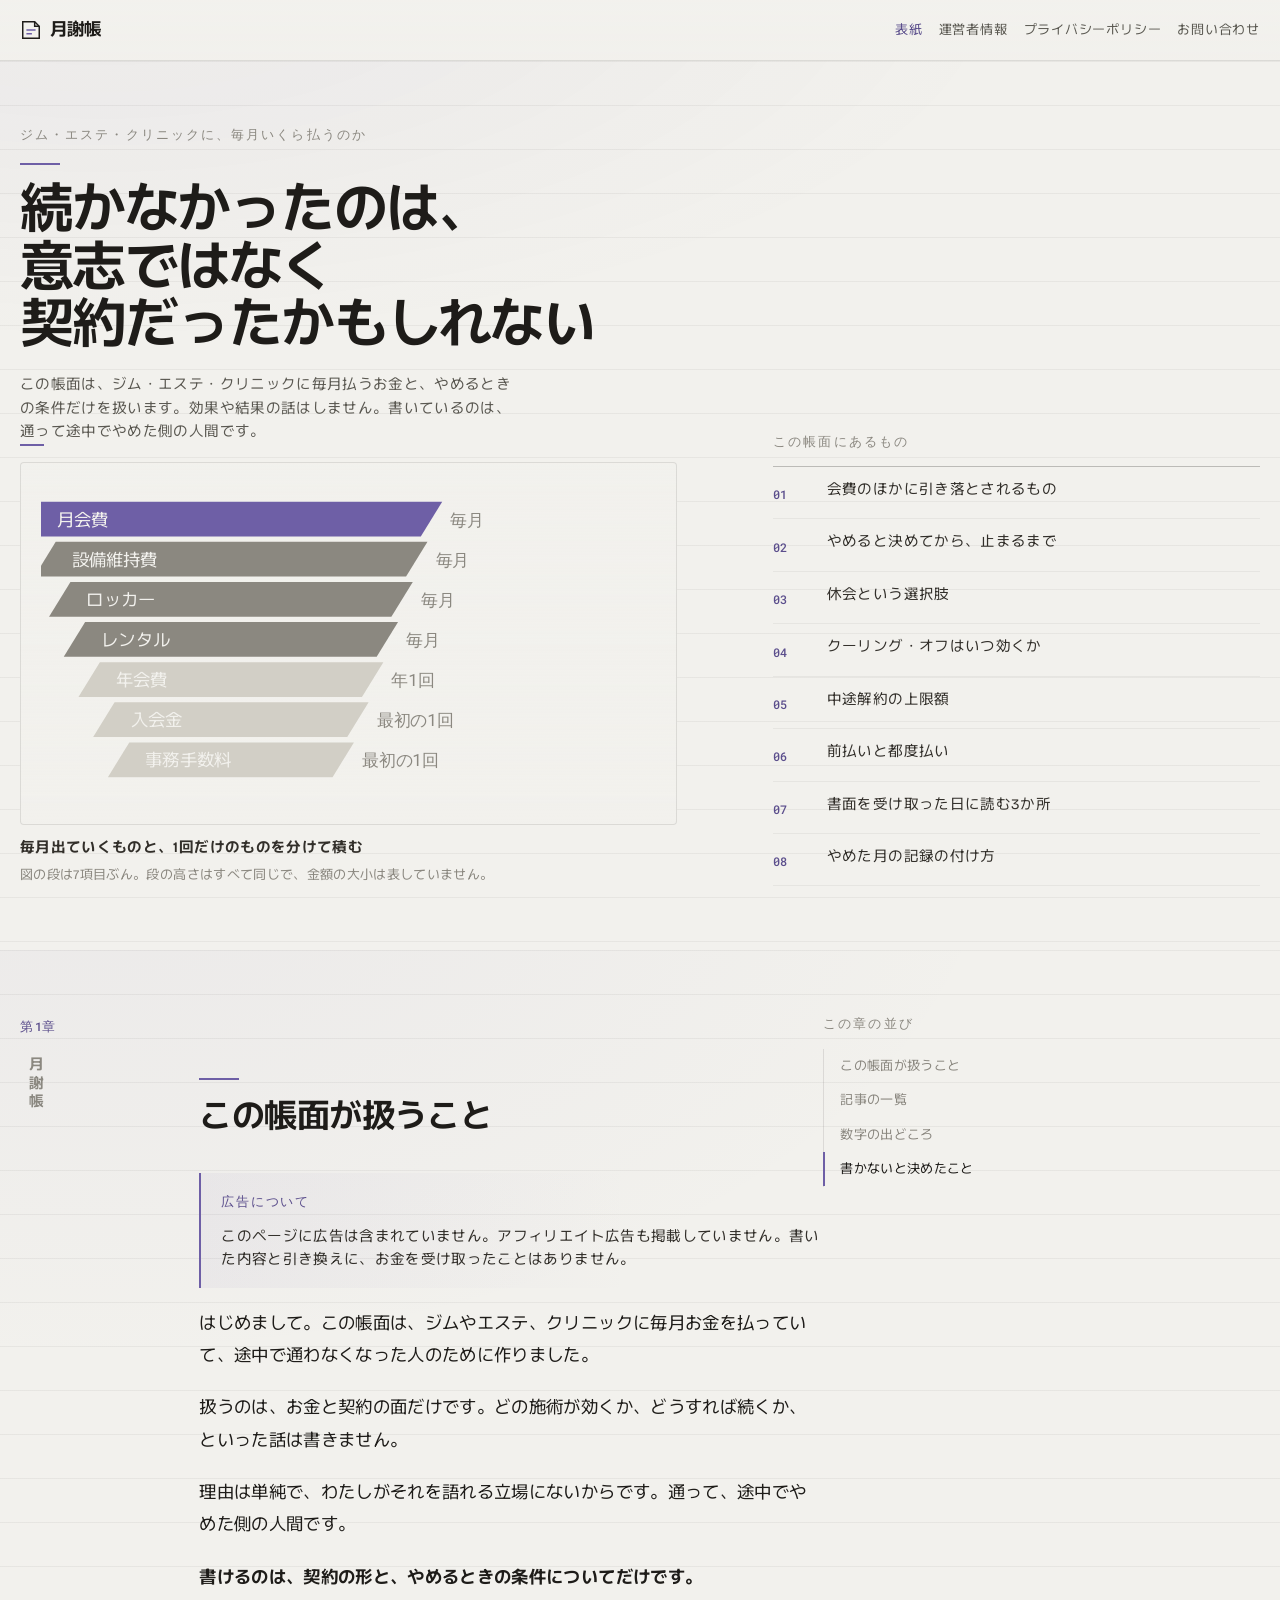
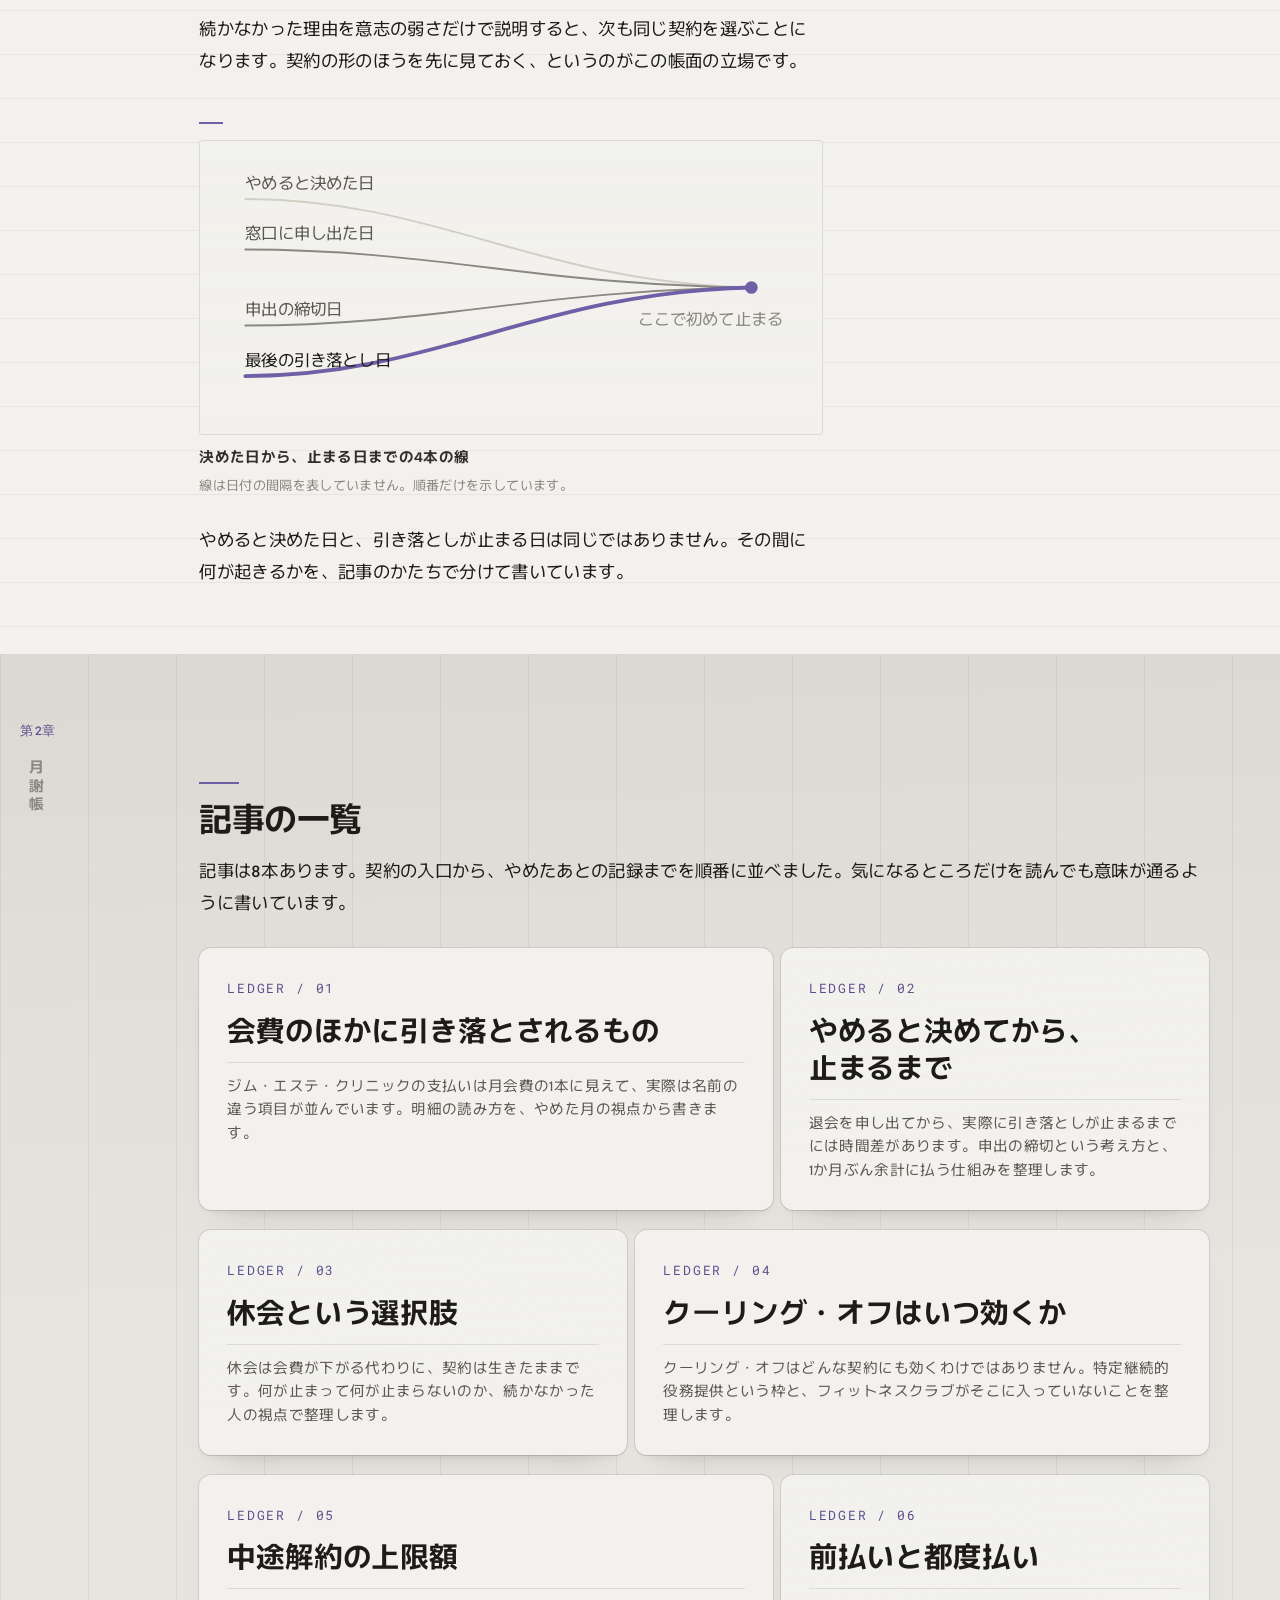
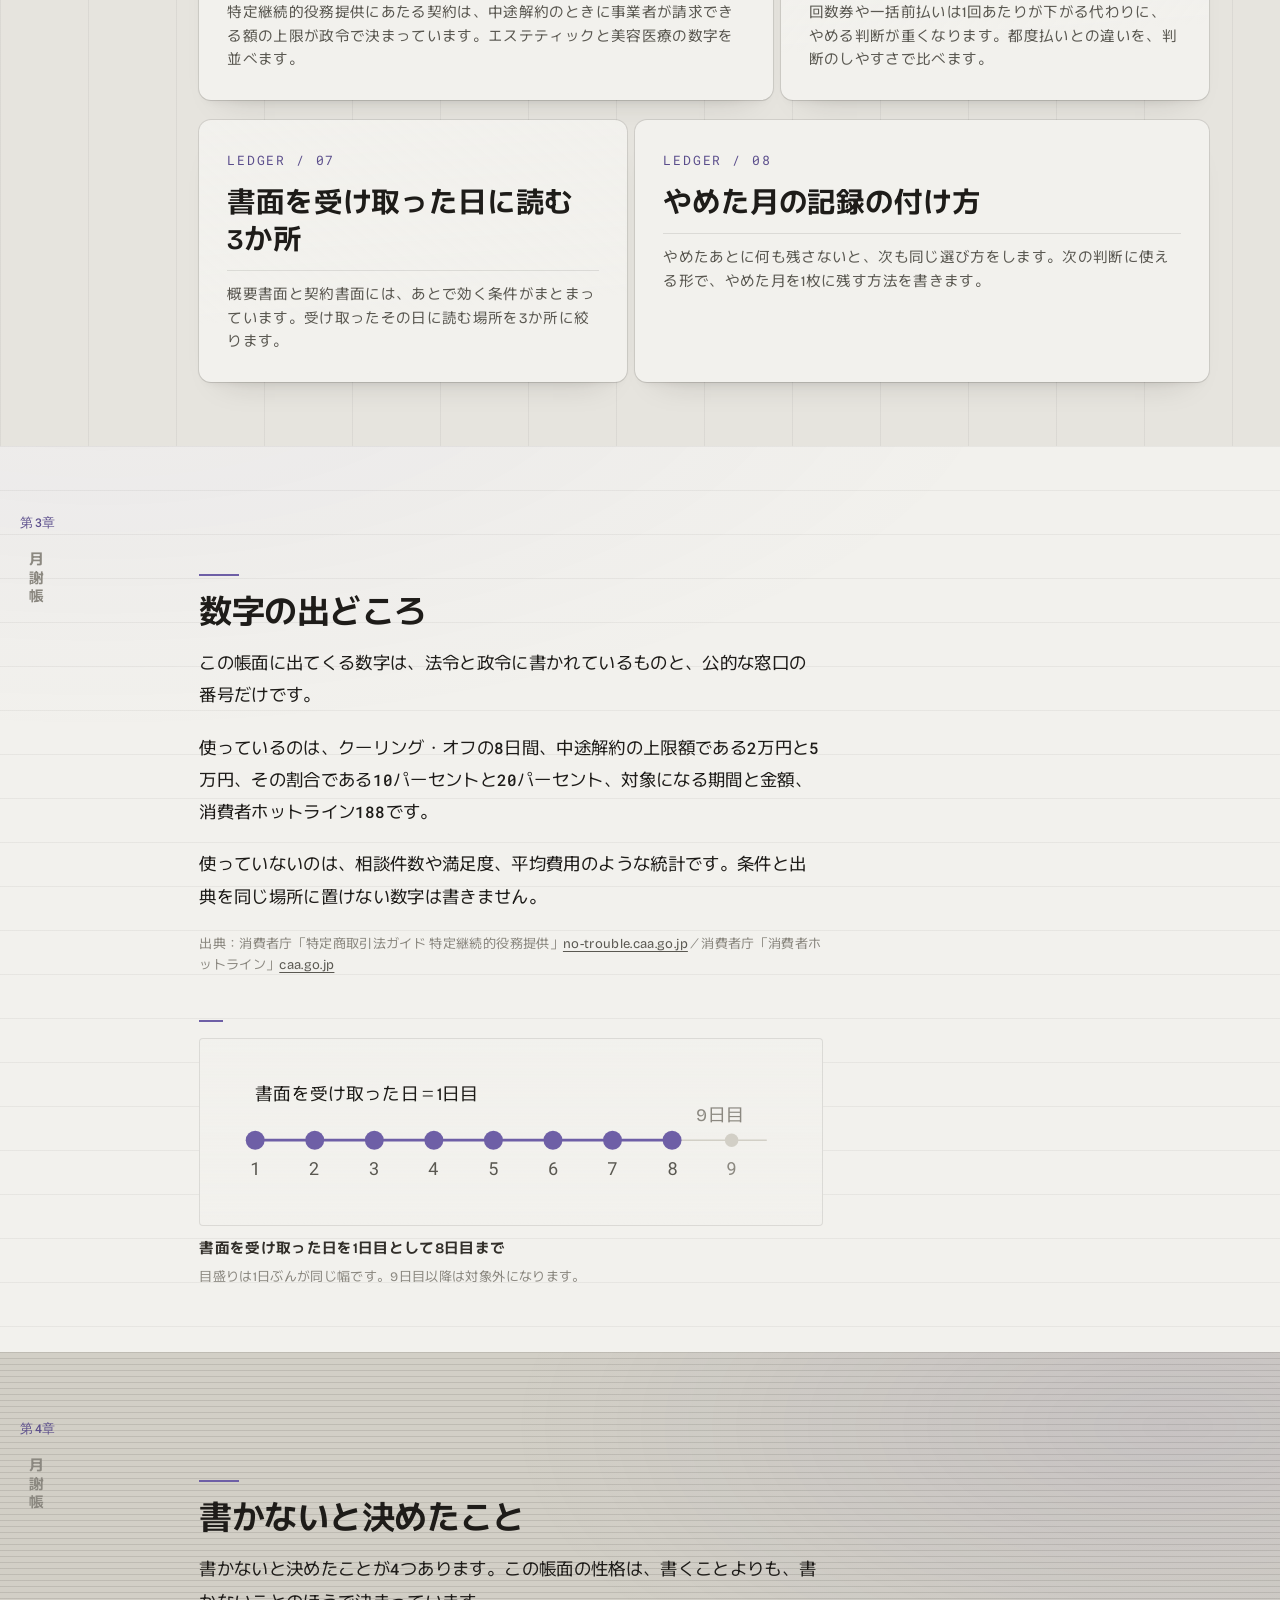
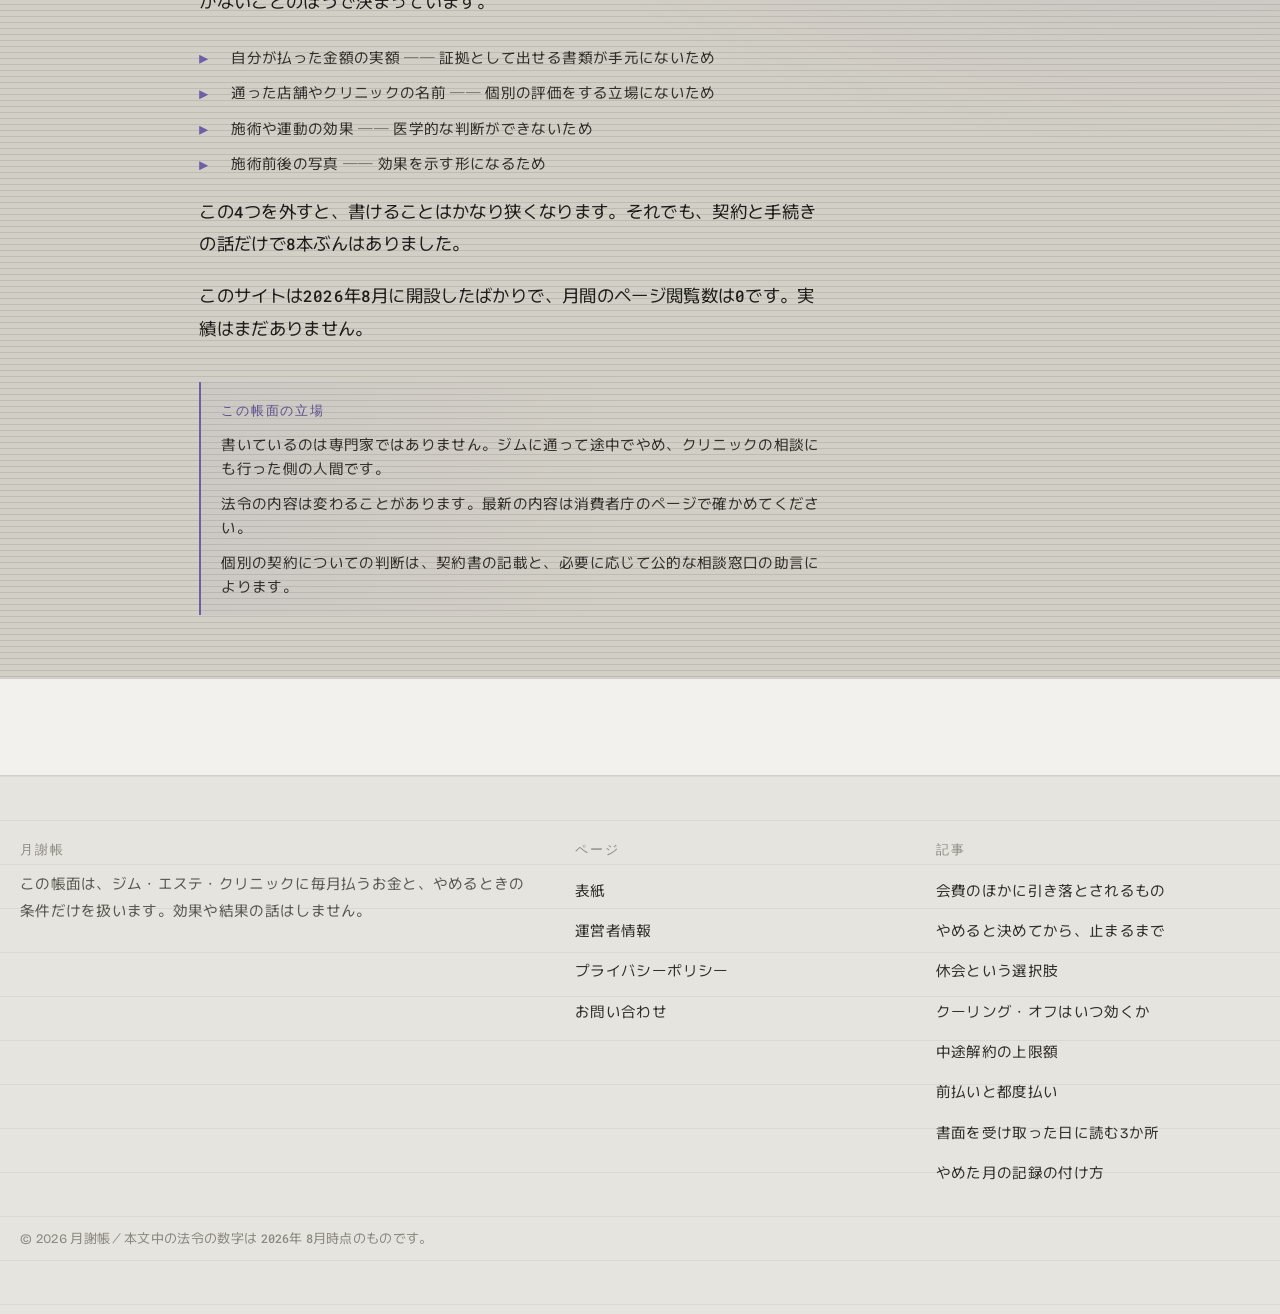
==== commit 16608447: "広告枠を外し、運営者の氏名・住所は掲載しない形に変更" ====
--- a/index.html
+++ b/index.html
@@ -20,13 +20,13 @@
 <body>
 <a class="skip" href="#main">本文へ移動</a>
 <header class="head"><div class="shell head__in"><a class="brand" href="index.html"><svg class="brand__mark" viewBox="0 0 24 24" aria-hidden="true"><path d="M3 3h13l5 5v13H3z" fill="none" stroke="currentColor" stroke-width="1.6"/><path d="M16 3v5h5" fill="none" stroke="currentColor" stroke-width="1.6"/><path d="M7 12h10M7 16h6" stroke="var(--acc)" stroke-width="1.6"/></svg><span>月謝帳</span></a><nav class="nav" aria-label="このサイトの主な行き先"><a href="index.html" aria-current="page">表紙</a><a href="about.html">運営者情報</a><a href="privacy.html">プライバシーポリシー</a><a href="contact.html">お問い合わせ</a></nav></div></header>
-<main id="main"><section class="band band--face1 fv"><div class="shell"><div class="fv__wrap"><div><p class="label">ジム・エステ・クリニックに、毎月いくら払うのか</p><h1 class="t-display rv" style="margin-top:20px"><span class="ph">続かなかったのは、</span><span class="ph">意志では</span><span class="ph">なく</span><span class="ph">契約だったかも</span><span class="ph">しれない</span></h1><p class="fv__sub">この帳面は、ジム・エステ・クリニックに毎月払うお金と、やめるときの条件だけを扱います。効果や結果の話はしません。書いているのは、通って途中でやめた側の人間です。</p><figure class="fig fv__figure rv"><div class="fig__box"><svg viewBox="0 0 460 240" role="img" aria-label="毎月と1回だけの支払いが7段に積み重なっている図"><g transform="translate(0,14)"><path d="M0 0 h300 l-16 26 h-300 z" fill="var(--acc)" opacity="1"/><text class="s-t-jp" x="12" y="18" fill="var(--face-1)">月会費</text><text class="s-t" x="306" y="18" fill="var(--n-40)">毎月</text></g><g transform="translate(11,44)"><path d="M0 0 h278 l-16 26 h-278 z" fill="var(--n-40)" opacity="1"/><text class="s-t-jp" x="12" y="18" fill="var(--face-1)">設備維持費</text><text class="s-t" x="284" y="18" fill="var(--n-40)">毎月</text></g><g transform="translate(22,74)"><path d="M0 0 h256 l-16 26 h-256 z" fill="var(--n-40)" opacity="1"/><text class="s-t-jp" x="12" y="18" fill="var(--face-1)">ロッカー</text><text class="s-t" x="262" y="18" fill="var(--n-40)">毎月</text></g><g transform="translate(33,104)"><path d="M0 0 h234 l-16 26 h-234 z" fill="var(--n-40)" opacity="1"/><text class="s-t-jp" x="12" y="18" fill="var(--face-1)">レンタル</text><text class="s-t" x="240" y="18" fill="var(--n-40)">毎月</text></g><g transform="translate(44,134)"><path d="M0 0 h212 l-16 26 h-212 z" fill="var(--n-20)" opacity="1"/><text class="s-t-jp" x="12" y="18" fill="var(--face-1)">年会費</text><text class="s-t" x="218" y="18" fill="var(--n-40)">年1回</text></g><g transform="translate(55,164)"><path d="M0 0 h190 l-16 26 h-190 z" fill="var(--n-20)" opacity="1"/><text class="s-t-jp" x="12" y="18" fill="var(--face-1)">入会金</text><text class="s-t" x="196" y="18" fill="var(--n-40)">最初の1回</text></g><g transform="translate(66,194)"><path d="M0 0 h168 l-16 26 h-168 z" fill="var(--n-20)" opacity="1"/><text class="s-t-jp" x="12" y="18" fill="var(--face-1)">事務手数料</text><text class="s-t" x="174" y="18" fill="var(--n-40)">最初の1回</text></g></svg></div><figcaption class="fig__cap">毎月出ていくものと、1回だけのものを分けて積む</figcaption><p class="fig__note">図の段は7項目ぶん。段の高さはすべて同じで、金額の大小は表していません。</p></figure></div><div><p class="label">この帳面にあるもの</p><nav class="idx" aria-label="記事の索引" style="margin-top:16px"><a class="idx__row" href="a-uchiwake.html"><span class="idx__n"><span class="num">01</span></span><span class="idx__t">会費のほかに引き落とされるもの</span></a><a class="idx__row" href="a-taikai.html"><span class="idx__n"><span class="num">02</span></span><span class="idx__t">やめると決めてから、止まるまで</span></a><a class="idx__row" href="a-kyukai.html"><span class="idx__n"><span class="num">03</span></span><span class="idx__t">休会という選択肢</span></a><a class="idx__row" href="a-cooloff.html"><span class="idx__n"><span class="num">04</span></span><span class="idx__t">クーリング・オフはいつ効くか</span></a><a class="idx__row" href="a-chuto.html"><span class="idx__n"><span class="num">05</span></span><span class="idx__t">中途解約の上限額</span></a><a class="idx__row" href="a-maebarai.html"><span class="idx__n"><span class="num">06</span></span><span class="idx__t">前払いと都度払い</span></a><a class="idx__row" href="a-shomen.html"><span class="idx__n"><span class="num">07</span></span><span class="idx__t">書面を受け取った日に読む3か所</span></a><a class="idx__row" href="a-kiroku.html"><span class="idx__n"><span class="num">08</span></span><span class="idx__t">やめた月の記録の付け方</span></a></nav></div></div></div></section><section class="band band--face1" id="s1"><div class="shell"><div class="band__grid"><div class="col-lab"><span class="lab__n">第<span class="num">1</span>章</span><p class="rail__vert" aria-hidden="true">月謝帳</p></div><div class="stack"><h2 class="t-h2 rv"><span class="ph">この</span><span class="ph">帳面が</span><span class="ph">扱うこと</span></h2><div class="notes"><p class="notes__t">広告について</p><p class="note">この記事にはアフィリエイト広告を含みます。広告から申し込みがあった場合、当サイトに報酬が支払われることがあります。報酬の有無で書く内容は変えていません。</p></div><p class="t-body">はじめまして。この帳面は、ジムやエステ、クリニックに毎月お金を払っていて、途中で通わなくなった人のために作りました。</p>
+<main id="main"><section class="band band--face1 fv"><div class="shell"><div class="fv__wrap"><div><p class="label">ジム・エステ・クリニックに、毎月いくら払うのか</p><h1 class="t-display rv" style="margin-top:20px"><span class="ph">続かなかったのは、</span><span class="ph">意志では</span><span class="ph">なく</span><span class="ph">契約だったかも</span><span class="ph">しれない</span></h1><p class="fv__sub">この帳面は、ジム・エステ・クリニックに毎月払うお金と、やめるときの条件だけを扱います。効果や結果の話はしません。書いているのは、通って途中でやめた側の人間です。</p><figure class="fig fv__figure rv"><div class="fig__box"><svg viewBox="0 0 460 240" role="img" aria-label="毎月と1回だけの支払いが7段に積み重なっている図"><g transform="translate(0,14)"><path d="M0 0 h300 l-16 26 h-300 z" fill="var(--acc)" opacity="1"/><text class="s-t-jp" x="12" y="18" fill="var(--face-1)">月会費</text><text class="s-t" x="306" y="18" fill="var(--n-40)">毎月</text></g><g transform="translate(11,44)"><path d="M0 0 h278 l-16 26 h-278 z" fill="var(--n-40)" opacity="1"/><text class="s-t-jp" x="12" y="18" fill="var(--face-1)">設備維持費</text><text class="s-t" x="284" y="18" fill="var(--n-40)">毎月</text></g><g transform="translate(22,74)"><path d="M0 0 h256 l-16 26 h-256 z" fill="var(--n-40)" opacity="1"/><text class="s-t-jp" x="12" y="18" fill="var(--face-1)">ロッカー</text><text class="s-t" x="262" y="18" fill="var(--n-40)">毎月</text></g><g transform="translate(33,104)"><path d="M0 0 h234 l-16 26 h-234 z" fill="var(--n-40)" opacity="1"/><text class="s-t-jp" x="12" y="18" fill="var(--face-1)">レンタル</text><text class="s-t" x="240" y="18" fill="var(--n-40)">毎月</text></g><g transform="translate(44,134)"><path d="M0 0 h212 l-16 26 h-212 z" fill="var(--n-20)" opacity="1"/><text class="s-t-jp" x="12" y="18" fill="var(--face-1)">年会費</text><text class="s-t" x="218" y="18" fill="var(--n-40)">年1回</text></g><g transform="translate(55,164)"><path d="M0 0 h190 l-16 26 h-190 z" fill="var(--n-20)" opacity="1"/><text class="s-t-jp" x="12" y="18" fill="var(--face-1)">入会金</text><text class="s-t" x="196" y="18" fill="var(--n-40)">最初の1回</text></g><g transform="translate(66,194)"><path d="M0 0 h168 l-16 26 h-168 z" fill="var(--n-20)" opacity="1"/><text class="s-t-jp" x="12" y="18" fill="var(--face-1)">事務手数料</text><text class="s-t" x="174" y="18" fill="var(--n-40)">最初の1回</text></g></svg></div><figcaption class="fig__cap">毎月出ていくものと、1回だけのものを分けて積む</figcaption><p class="fig__note">図の段は7項目ぶん。段の高さはすべて同じで、金額の大小は表していません。</p></figure></div><div><p class="label">この帳面にあるもの</p><nav class="idx" aria-label="記事の索引" style="margin-top:16px"><a class="idx__row" href="a-uchiwake.html"><span class="idx__n"><span class="num">01</span></span><span class="idx__t">会費のほかに引き落とされるもの</span></a><a class="idx__row" href="a-taikai.html"><span class="idx__n"><span class="num">02</span></span><span class="idx__t">やめると決めてから、止まるまで</span></a><a class="idx__row" href="a-kyukai.html"><span class="idx__n"><span class="num">03</span></span><span class="idx__t">休会という選択肢</span></a><a class="idx__row" href="a-cooloff.html"><span class="idx__n"><span class="num">04</span></span><span class="idx__t">クーリング・オフはいつ効くか</span></a><a class="idx__row" href="a-chuto.html"><span class="idx__n"><span class="num">05</span></span><span class="idx__t">中途解約の上限額</span></a><a class="idx__row" href="a-maebarai.html"><span class="idx__n"><span class="num">06</span></span><span class="idx__t">前払いと都度払い</span></a><a class="idx__row" href="a-shomen.html"><span class="idx__n"><span class="num">07</span></span><span class="idx__t">書面を受け取った日に読む3か所</span></a><a class="idx__row" href="a-kiroku.html"><span class="idx__n"><span class="num">08</span></span><span class="idx__t">やめた月の記録の付け方</span></a></nav></div></div></div></section><section class="band band--face1" id="s1"><div class="shell"><div class="band__grid"><div class="col-lab"><span class="lab__n">第<span class="num">1</span>章</span><p class="rail__vert" aria-hidden="true">月謝帳</p></div><div class="stack"><h2 class="t-h2 rv"><span class="ph">この</span><span class="ph">帳面が</span><span class="ph">扱うこと</span></h2><div class="notes"><p class="notes__t">広告について</p><p class="note">このページに広告は含まれていません。アフィリエイト広告も掲載していません。書いた内容と引き換えに、お金を受け取ったことはありません。</p></div><p class="t-body">はじめまして。この帳面は、ジムやエステ、クリニックに毎月お金を払っていて、途中で通わなくなった人のために作りました。</p>
 <p class="t-body">扱うのは、お金と契約の面だけです。どの施術が効くか、どうすれば続くか、といった話は書きません。</p>
 <p class="t-body">理由は単純で、わたしがそれを語れる立場にないからです。通って、途中でやめた側の人間です。</p>
 <p class="t-body lead-line">書けるのは、契約の形と、やめるときの条件についてだけです。</p>
 <p class="t-body">続かなかった理由を意志の弱さだけで説明すると、次も同じ契約を選ぶことになります。契約の形のほうを先に見ておく、というのがこの帳面の立場です。</p>
 <figure class="fig rv"><div class="fig__box"><div class="fig__scroll"><svg viewBox="0 0 460 200" role="img" aria-label="やめると決めた日から手続き、締切、最後の引き落としまでの4本の線が1点に集まる図"><g stroke-linecap="round"><path d="M20 30 C170 30 250 96 420 100" fill="none" stroke="var(--n-20)" stroke-width="1.5"/><path d="M20 70 C170 70 250 98 420 100" fill="none" stroke="var(--n-40)" stroke-width="1.5"/><path d="M20 130 C170 130 250 102 420 100" fill="none" stroke="var(--n-40)" stroke-width="1.5"/><path d="M20 170 C170 170 250 104 420 100" fill="none" stroke="var(--acc)" stroke-width="3"/></g><circle cx="420" cy="100" r="5" fill="var(--acc)"/><text class="s-t-jp" x="20" y="22" fill="var(--n-60)">やめると決めた日</text><text class="s-t-jp" x="20" y="62" fill="var(--n-60)">窓口に申し出た日</text><text class="s-t-jp" x="20" y="122" fill="var(--n-60)">申出の締切日</text><text class="s-t-jp" x="20" y="162" fill="var(--n-95)">最後の引き落とし日</text><text class="s-t-jp" x="330" y="130" fill="var(--n-40)">ここで初めて止まる</text></svg></div></div><figcaption class="fig__cap">決めた日から、止まる日までの4本の線</figcaption><p class="fig__note">線は日付の間隔を表していません。順番だけを示しています。</p></figure>
-<p class="t-body">やめると決めた日と、引き落としが止まる日は同じではありません。その間に何が起きるかを、記事のかたちで分けて書いています。</p></div><div class="col-side"><p class="label">この章の並び</p><nav class="rail__list" aria-label="ページ内の目次"><span class="rail__mark" aria-hidden="true"></span><a class="rail__item" href="#s1">この帳面が扱うこと</a><a class="rail__item" href="#s2">記事の一覧</a><a class="rail__item" href="#s3">数字の出どころ</a><a class="rail__item" href="#s4">書かないと決めたこと</a></nav></div></div></div></section><section class="band band--face2" id="s2"><div class="shell"><div class="band__grid band__grid--wide"><div class="col-lab"><span class="lab__n">第<span class="num">2</span>章</span><p class="rail__vert" aria-hidden="true">月謝帳</p></div><div class="stack"><h2 class="t-h2 rv"><span class="ph">記事の</span><span class="ph">一覧</span></h2><p class="t-body">記事は<span class="num">8</span>本あります。契約の入口から、やめたあとの記録までを順番に並べました。気になるところだけを読んでも意味が通るように書いています。</p><div class="cards" style="margin-top:28px"><a class="card" href="a-uchiwake.html"><span class="card__k">LEDGER / 01</span><span class="card__t"><span class="ph">会費の</span><span class="ph">ほかに</span><span class="ph">引き落とされるもの</span></span><span class="card__d">ジム・エステ・クリニックの支払いは月会費の1本に見えて、実際は名前の違う項目が並んでいます。明細の読み方を、やめた月の視点から書きます。</span></a><a class="card" href="a-taikai.html"><span class="card__k">LEDGER / 02</span><span class="card__t"><span class="ph">やめると</span><span class="ph">決めてから、</span><span class="ph">止まるまで</span></span><span class="card__d">退会を申し出てから、実際に引き落としが止まるまでには時間差があります。申出の締切という考え方と、1か月ぶん余計に払う仕組みを整理します。</span></a><a class="card" href="a-kyukai.html"><span class="card__k">LEDGER / 03</span><span class="card__t"><span class="ph">休会という</span><span class="ph">選択肢</span></span><span class="card__d">休会は会費が下がる代わりに、契約は生きたままです。何が止まって何が止まらないのか、続かなかった人の視点で整理します。</span></a><a class="card" href="a-cooloff.html"><span class="card__k">LEDGER / 04</span><span class="card__t"><span class="ph">クーリング・オフは</span><span class="ph">いつ</span><span class="ph">効くか</span></span><span class="card__d">クーリング・オフはどんな契約にも効くわけではありません。特定継続的役務提供という枠と、フィットネスクラブがそこに入っていないことを整理します。</span></a><a class="card" href="a-chuto.html"><span class="card__k">LEDGER / 05</span><span class="card__t"><span class="ph">中途解約の</span><span class="ph">上限額</span></span><span class="card__d">特定継続的役務提供にあたる契約は、中途解約のときに事業者が請求できる額の上限が政令で決まっています。エステティックと美容医療の数字を並べます。</span></a><a class="card" href="a-maebarai.html"><span class="card__k">LEDGER / 06</span><span class="card__t"><span class="ph">前払いと</span><span class="ph">都度</span><span class="ph">払い</span></span><span class="card__d">回数券や一括前払いは1回あたりが下がる代わりに、やめる判断が重くなります。都度払いとの違いを、判断のしやすさで比べます。</span></a><a class="card" href="a-shomen.html"><span class="card__k">LEDGER / 07</span><span class="card__t"><span class="ph">書面を</span><span class="ph">受け取った日に</span><span class="ph">読む</span><span class="ph">3か所</span></span><span class="card__d">概要書面と契約書面には、あとで効く条件がまとまっています。受け取ったその日に読む場所を3か所に絞ります。</span></a><a class="card" href="a-kiroku.html"><span class="card__k">LEDGER / 08</span><span class="card__t"><span class="ph">やめた</span><span class="ph">月の</span><span class="ph">記録の</span><span class="ph">付け方</span></span><span class="card__d">やめたあとに何も残さないと、次も同じ選び方をします。次の判断に使える形で、やめた月を1枚に残す方法を書きます。</span></a></div></div><div class="col-side"></div></div></div></section><div class="shell"><div class="band__grid band__grid--wide"><div></div><div><aside class="ad-slot" aria-label="広告"><p class="ad-slot__d">広告（アフィリエイト広告）</p><div class="ad-slot__box">この枠に広告を掲載します。掲載開始まで、枠だけを置いています。</div></aside></div><div></div></div></div><section class="band band--face1" id="s3"><div class="shell"><div class="band__grid"><div class="col-lab"><span class="lab__n">第<span class="num">3</span>章</span><p class="rail__vert" aria-hidden="true">月謝帳</p></div><div class="stack"><h2 class="t-h2 rv"><span class="ph">数字の</span><span class="ph">出どころ</span></h2><p class="t-body">この帳面に出てくる数字は、法令と政令に書かれているものと、公的な窓口の番号だけです。</p>
+<p class="t-body">やめると決めた日と、引き落としが止まる日は同じではありません。その間に何が起きるかを、記事のかたちで分けて書いています。</p></div><div class="col-side"><p class="label">この章の並び</p><nav class="rail__list" aria-label="ページ内の目次"><span class="rail__mark" aria-hidden="true"></span><a class="rail__item" href="#s1">この帳面が扱うこと</a><a class="rail__item" href="#s2">記事の一覧</a><a class="rail__item" href="#s3">数字の出どころ</a><a class="rail__item" href="#s4">書かないと決めたこと</a></nav></div></div></div></section><section class="band band--face2" id="s2"><div class="shell"><div class="band__grid band__grid--wide"><div class="col-lab"><span class="lab__n">第<span class="num">2</span>章</span><p class="rail__vert" aria-hidden="true">月謝帳</p></div><div class="stack"><h2 class="t-h2 rv"><span class="ph">記事の</span><span class="ph">一覧</span></h2><p class="t-body">記事は<span class="num">8</span>本あります。契約の入口から、やめたあとの記録までを順番に並べました。気になるところだけを読んでも意味が通るように書いています。</p><div class="cards" style="margin-top:28px"><a class="card" href="a-uchiwake.html"><span class="card__k">LEDGER / 01</span><span class="card__t"><span class="ph">会費の</span><span class="ph">ほかに</span><span class="ph">引き落とされるもの</span></span><span class="card__d">ジム・エステ・クリニックの支払いは月会費の1本に見えて、実際は名前の違う項目が並んでいます。明細の読み方を、やめた月の視点から書きます。</span></a><a class="card" href="a-taikai.html"><span class="card__k">LEDGER / 02</span><span class="card__t"><span class="ph">やめると</span><span class="ph">決めてから、</span><span class="ph">止まるまで</span></span><span class="card__d">退会を申し出てから、実際に引き落としが止まるまでには時間差があります。申出の締切という考え方と、1か月ぶん余計に払う仕組みを整理します。</span></a><a class="card" href="a-kyukai.html"><span class="card__k">LEDGER / 03</span><span class="card__t"><span class="ph">休会という</span><span class="ph">選択肢</span></span><span class="card__d">休会は会費が下がる代わりに、契約は生きたままです。何が止まって何が止まらないのか、続かなかった人の視点で整理します。</span></a><a class="card" href="a-cooloff.html"><span class="card__k">LEDGER / 04</span><span class="card__t"><span class="ph">クーリング・オフは</span><span class="ph">いつ</span><span class="ph">効くか</span></span><span class="card__d">クーリング・オフはどんな契約にも効くわけではありません。特定継続的役務提供という枠と、フィットネスクラブがそこに入っていないことを整理します。</span></a><a class="card" href="a-chuto.html"><span class="card__k">LEDGER / 05</span><span class="card__t"><span class="ph">中途解約の</span><span class="ph">上限額</span></span><span class="card__d">特定継続的役務提供にあたる契約は、中途解約のときに事業者が請求できる額の上限が政令で決まっています。エステティックと美容医療の数字を並べます。</span></a><a class="card" href="a-maebarai.html"><span class="card__k">LEDGER / 06</span><span class="card__t"><span class="ph">前払いと</span><span class="ph">都度</span><span class="ph">払い</span></span><span class="card__d">回数券や一括前払いは1回あたりが下がる代わりに、やめる判断が重くなります。都度払いとの違いを、判断のしやすさで比べます。</span></a><a class="card" href="a-shomen.html"><span class="card__k">LEDGER / 07</span><span class="card__t"><span class="ph">書面を</span><span class="ph">受け取った日に</span><span class="ph">読む</span><span class="ph">3か所</span></span><span class="card__d">概要書面と契約書面には、あとで効く条件がまとまっています。受け取ったその日に読む場所を3か所に絞ります。</span></a><a class="card" href="a-kiroku.html"><span class="card__k">LEDGER / 08</span><span class="card__t"><span class="ph">やめた</span><span class="ph">月の</span><span class="ph">記録の</span><span class="ph">付け方</span></span><span class="card__d">やめたあとに何も残さないと、次も同じ選び方をします。次の判断に使える形で、やめた月を1枚に残す方法を書きます。</span></a></div></div><div class="col-side"></div></div></div></section><section class="band band--face1" id="s3"><div class="shell"><div class="band__grid"><div class="col-lab"><span class="lab__n">第<span class="num">3</span>章</span><p class="rail__vert" aria-hidden="true">月謝帳</p></div><div class="stack"><h2 class="t-h2 rv"><span class="ph">数字の</span><span class="ph">出どころ</span></h2><p class="t-body">この帳面に出てくる数字は、法令と政令に書かれているものと、公的な窓口の番号だけです。</p>
 <p class="t-body">使っているのは、クーリング・オフの<span class="num">8</span>日間、中途解約の上限額である<span class="num">2</span>万円と<span class="num">5</span>万円、その割合である<span class="num">10</span>パーセントと<span class="num">20</span>パーセント、対象になる期間と金額、消費者ホットライン<span class="num">188</span>です。</p>
 <p class="t-body">使っていないのは、相談件数や満足度、平均費用のような統計です。条件と出典を同じ場所に置けない数字は書きません。</p>
 <p class="src">出典：消費者庁「特定商取引法ガイド 特定継続的役務提供」<a href="https://www.no-trouble.caa.go.jp/what/continuousservices/">no-trouble.caa.go.jp</a>／消費者庁「消費者ホットライン」<a href="https://www.caa.go.jp/policies/policy/local_cooperation/local_consumer_administration/hotline/">caa.go.jp</a></p>
